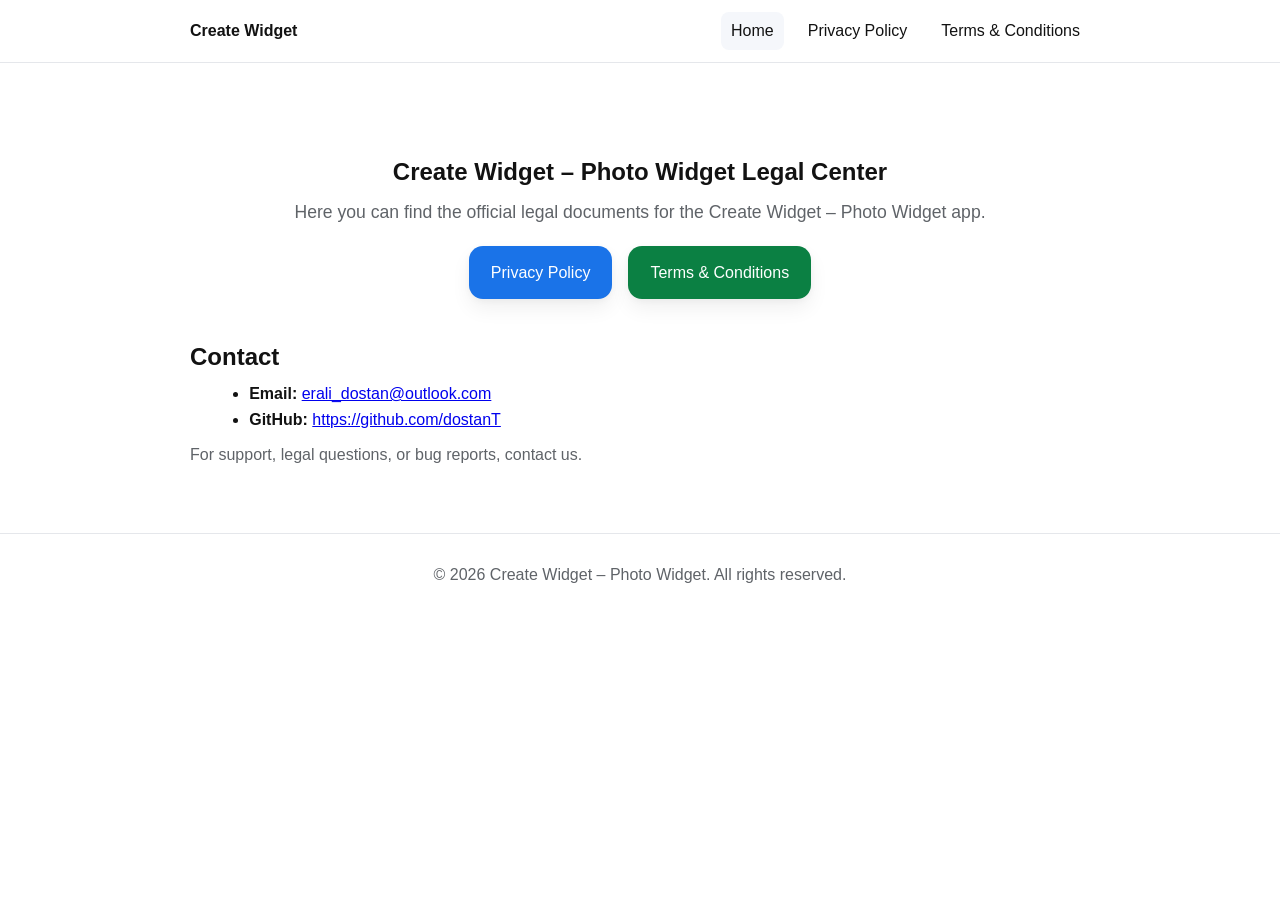
==== index.html @ 96775ef5 "Create index.html" ====
<!DOCTYPE html>
<html lang="en">
<head>
  <meta charset="UTF-8">
  <meta name="viewport" content="width=device-width, initial-scale=1.0">
  <title>Create Widget – Photo Widget Legal Center</title>
  <link rel="stylesheet" href="style.css">
  <meta name="description" content="Create Widget – Photo Widget Legal Center: Privacy Policy and Terms & Conditions for the Create Widget iOS app.">
</head>
<body>
  <header class="site-header">
    <nav class="nav">
      <a href="index.html" class="nav__logo" aria-label="Create Widget – Photo Widget Home">Create Widget</a>
      <div class="nav__links">
        <a href="index.html" class="nav__link" aria-current="page">Home</a>
        <a href="privacy.html" class="nav__link">Privacy Policy</a>
        <a href="terms.html" class="nav__link">Terms &amp; Conditions</a>
      </div>
    </nav>
  </header>

  <main class="container">
    <section class="hero">
      <h1>Create Widget – Photo Widget Legal Center</h1>
      <p class="lead">Here you can find the official legal documents for the Create Widget – Photo Widget app.</p>
      <div class="cta-buttons">
        <a class="button button--primary" href="privacy.html">Privacy Policy</a>
        <a class="button button--secondary" href="terms.html">Terms &amp; Conditions</a>
      </div>
    </section>

    <section class="contact">
      <h2>Contact</h2>
      <ul class="contact-list">
        <li><strong>Email:</strong> <a href="mailto:erali_dostan@outlook.com">erali_dostan@outlook.com</a></li>
        <li><strong>GitHub:</strong> <a href="https://github.com/dostanT" target="_blank" rel="noopener noreferrer">https://github.com/dostanT</a></li>
      </ul>
      <p class="muted">For support, legal questions, or bug reports, contact us.</p>
    </section>
  </main>

  <footer class="site-footer">
    <p>&copy; <span id="year"></span> Create Widget – Photo Widget. All rights reserved.</p>
  </footer>

  <script>
    document.getElementById('year').textContent = new Date().getFullYear();
  </script>
</body>
</html>
---- style.css ----
/* Base */
:root {
  --bg: #ffffff;
  --text: #121212;
  --muted: #5f6368;
  --primary: #1a73e8;
  --primary-contrast: #ffffff;
  --secondary: #0b8043;
  --surface: #f5f7fb;
  --border: #e5e7eb;
  --shadow: 0 10px 20px rgba(0,0,0,0.06), 0 2px 6px rgba(0,0,0,0.04);
}

html, body {
  padding: 0;
  margin: 0;
  background: var(--bg);
  color: var(--text);
  font-family: -apple-system, BlinkMacSystemFont, "Segoe UI", Roboto, Helvetica, Arial, sans-serif;
  line-height: 1.6;
}

.container {
  max-width: 900px;
  margin: 0 auto;
  padding: 24px 20px 56px;
}

h1, h2, h3 {
  line-height: 1.25;
  margin: 0.6em 0 0.4em;
}

p { margin: 0.6em 0; }
ul { margin: 0.6em 0 0.6em 1.2em; }

.muted { color: var(--muted); }

/* Nav */
.site-header {
  position: sticky;
  top: 0;
  background: rgba(255,255,255,0.9);
  backdrop-filter: saturate(120%) blur(10px);
  border-bottom: 1px solid var(--border);
  z-index: 10;
}

.nav {
  display: flex;
  align-items: center;
  justify-content: space-between;
  max-width: 900px;
  margin: 0 auto;
  padding: 12px 20px;
}

.nav__logo {
  font-weight: 700;
  text-decoration: none;
  color: var(--text);
}

.nav__links { display: flex; gap: 14px; }
.nav__link {
  color: var(--text);
  text-decoration: none;
  padding: 6px 10px;
  border-radius: 8px;
}
.nav__link[aria-current="page"] {
  background: var(--surface);
}
.nav__link:hover { color: var(--primary); }

/* Hero */
.hero {
  text-align: center;
  padding: 56px 0 28px;
}
.lead { font-size: 1.1rem; color: var(--muted); }

.cta-buttons {
  display: flex;
  justify-content: center;
  gap: 16px;
  margin-top: 20px;
  flex-wrap: wrap;
}

.button {
  display: inline-block;
  padding: 14px 22px;
  border-radius: 14px;
  text-decoration: none;
  color: var(--text);
  background: var(--surface);
  box-shadow: var(--shadow);
  transition: transform 0.15s ease, box-shadow 0.15s ease, background 0.15s ease, color 0.15s ease;
}
.button:hover {
  transform: translateY(-2px);
  box-shadow: 0 14px 28px rgba(0,0,0,0.08), 0 10px 10px rgba(0,0,0,0.04);
}
.button--primary { background: var(--primary); color: var(--primary-contrast); }
.button--primary:hover { background: #166ad6; }
.button--secondary { background: var(--secondary); color: var(--primary-contrast); }
.button--secondary:hover { background: #0a6f39; }

/* Legal */
.legal h2 { margin-top: 1.2em; }
.legal ul li { margin: 0.4em 0; }
.back { margin-top: 32px; }

/* Footer */
.site-footer {
  border-top: 1px solid var(--border);
  padding: 18px 20px;
  text-align: center;
  color: var(--muted);
}

/* Responsive */
@media (max-width: 640px) {
  html, body { font-size: 16px; }
  .nav { padding: 12px 14px; }
  .nav__links { gap: 8px; }
  .nav__link { padding: 8px 10px; }
  .container { padding: 20px 16px 56px; }
  .hero { padding: 40px 0 20px; }
  .lead { font-size: 1rem; }
  .cta-buttons { gap: 12px; }
  .button { width: 100%; text-align: center; padding: 16px 20px; border-radius: 16px; }
  .legal ul { margin-left: 1em; }
}

/* Very small phones */
@media (max-width: 360px) {
  .nav__links { flex-wrap: wrap; }
  .nav__link { flex: 1 1 auto; text-align: center; }
  .cta-buttons { gap: 10px; }
}
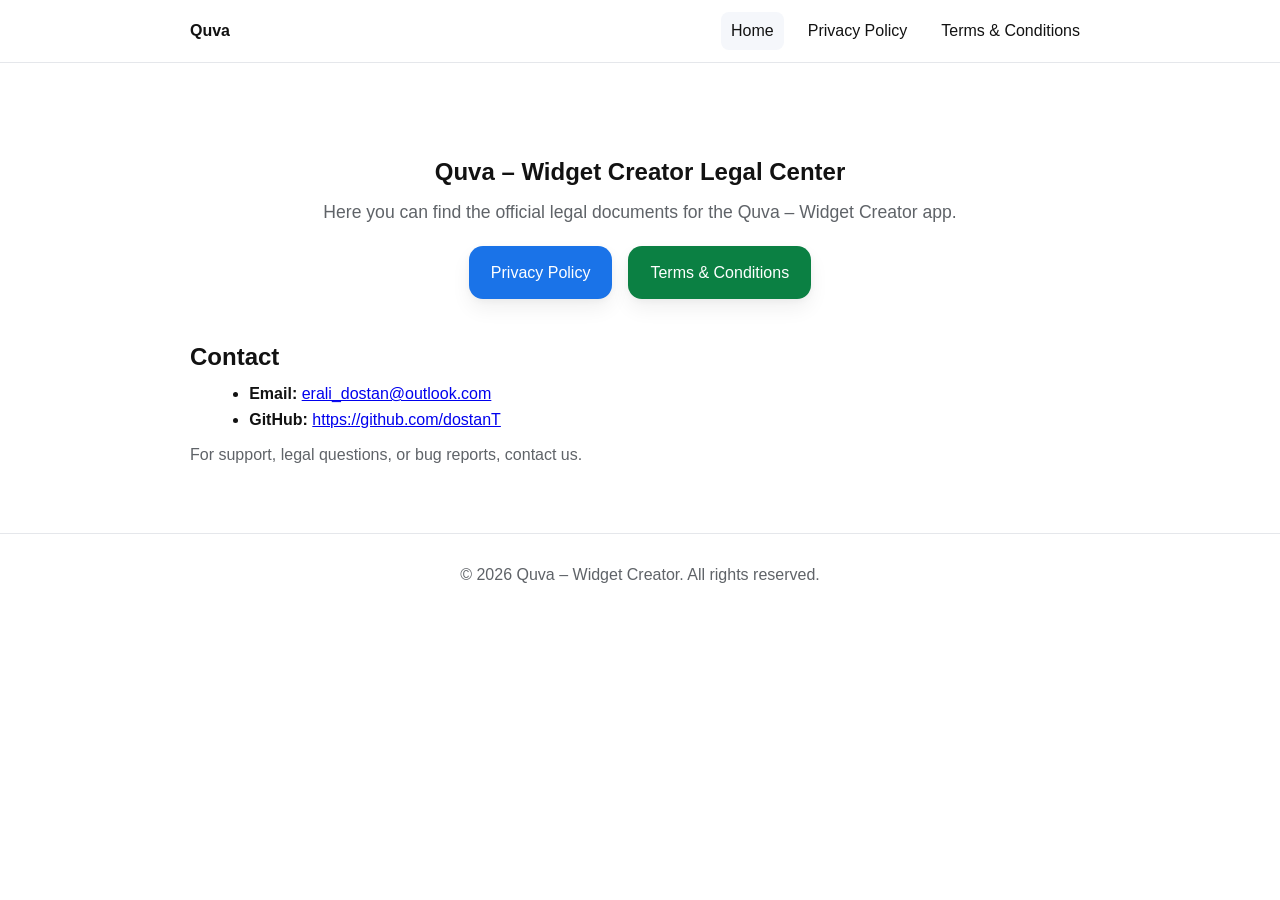
==== commit f71e6bda: "Update title and content for Quva legal center" ====
--- a/index.html
+++ b/index.html
@@ -3,14 +3,14 @@
 <head>
   <meta charset="UTF-8">
   <meta name="viewport" content="width=device-width, initial-scale=1.0">
-  <title>Create Widget – Photo Widget Legal Center</title>
+  <title>Quva – Widget Creator Legal Center</title>
   <link rel="stylesheet" href="style.css">
-  <meta name="description" content="Create Widget – Photo Widget Legal Center: Privacy Policy and Terms & Conditions for the Create Widget iOS app.">
+  <meta name="description" content="Quva – Widget Creator Legal Center: Privacy Policy and Terms & Conditions for the Quva iOS app.">
 </head>
 <body>
   <header class="site-header">
     <nav class="nav">
-      <a href="index.html" class="nav__logo" aria-label="Create Widget – Photo Widget Home">Create Widget</a>
+      <a href="index.html" class="nav__logo" aria-label="Quva – Widget Creator Home">Quva</a>
       <div class="nav__links">
         <a href="index.html" class="nav__link" aria-current="page">Home</a>
         <a href="privacy.html" class="nav__link">Privacy Policy</a>
@@ -21,8 +21,8 @@
 
   <main class="container">
     <section class="hero">
-      <h1>Create Widget – Photo Widget Legal Center</h1>
-      <p class="lead">Here you can find the official legal documents for the Create Widget – Photo Widget app.</p>
+      <h1>Quva – Widget Creator Legal Center</h1>
+      <p class="lead">Here you can find the official legal documents for the Quva – Widget Creator app.</p>
       <div class="cta-buttons">
         <a class="button button--primary" href="privacy.html">Privacy Policy</a>
         <a class="button button--secondary" href="terms.html">Terms &amp; Conditions</a>
@@ -40,7 +40,7 @@
   </main>
 
   <footer class="site-footer">
-    <p>&copy; <span id="year"></span> Create Widget – Photo Widget. All rights reserved.</p>
+    <p>&copy; <span id="year"></span> Quva – Widget Creator. All rights reserved.</p>
   </footer>
 
   <script>
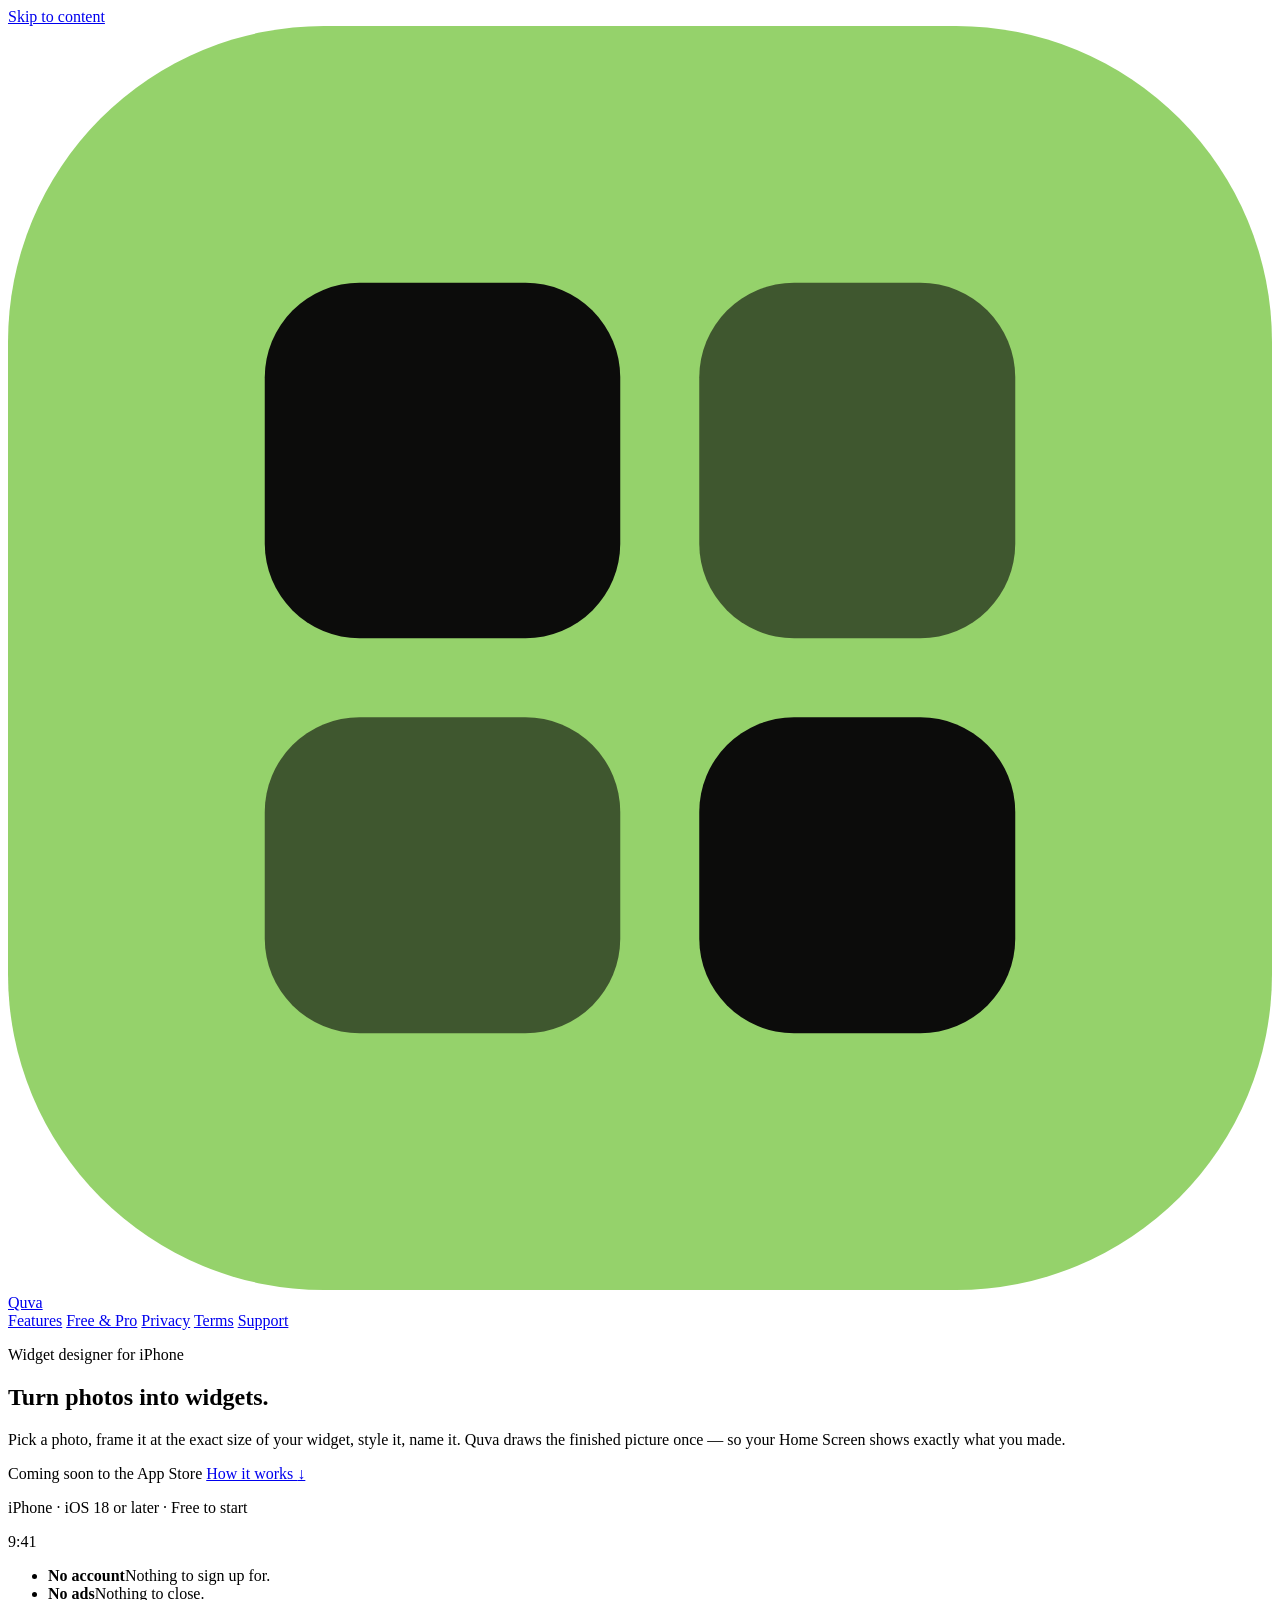
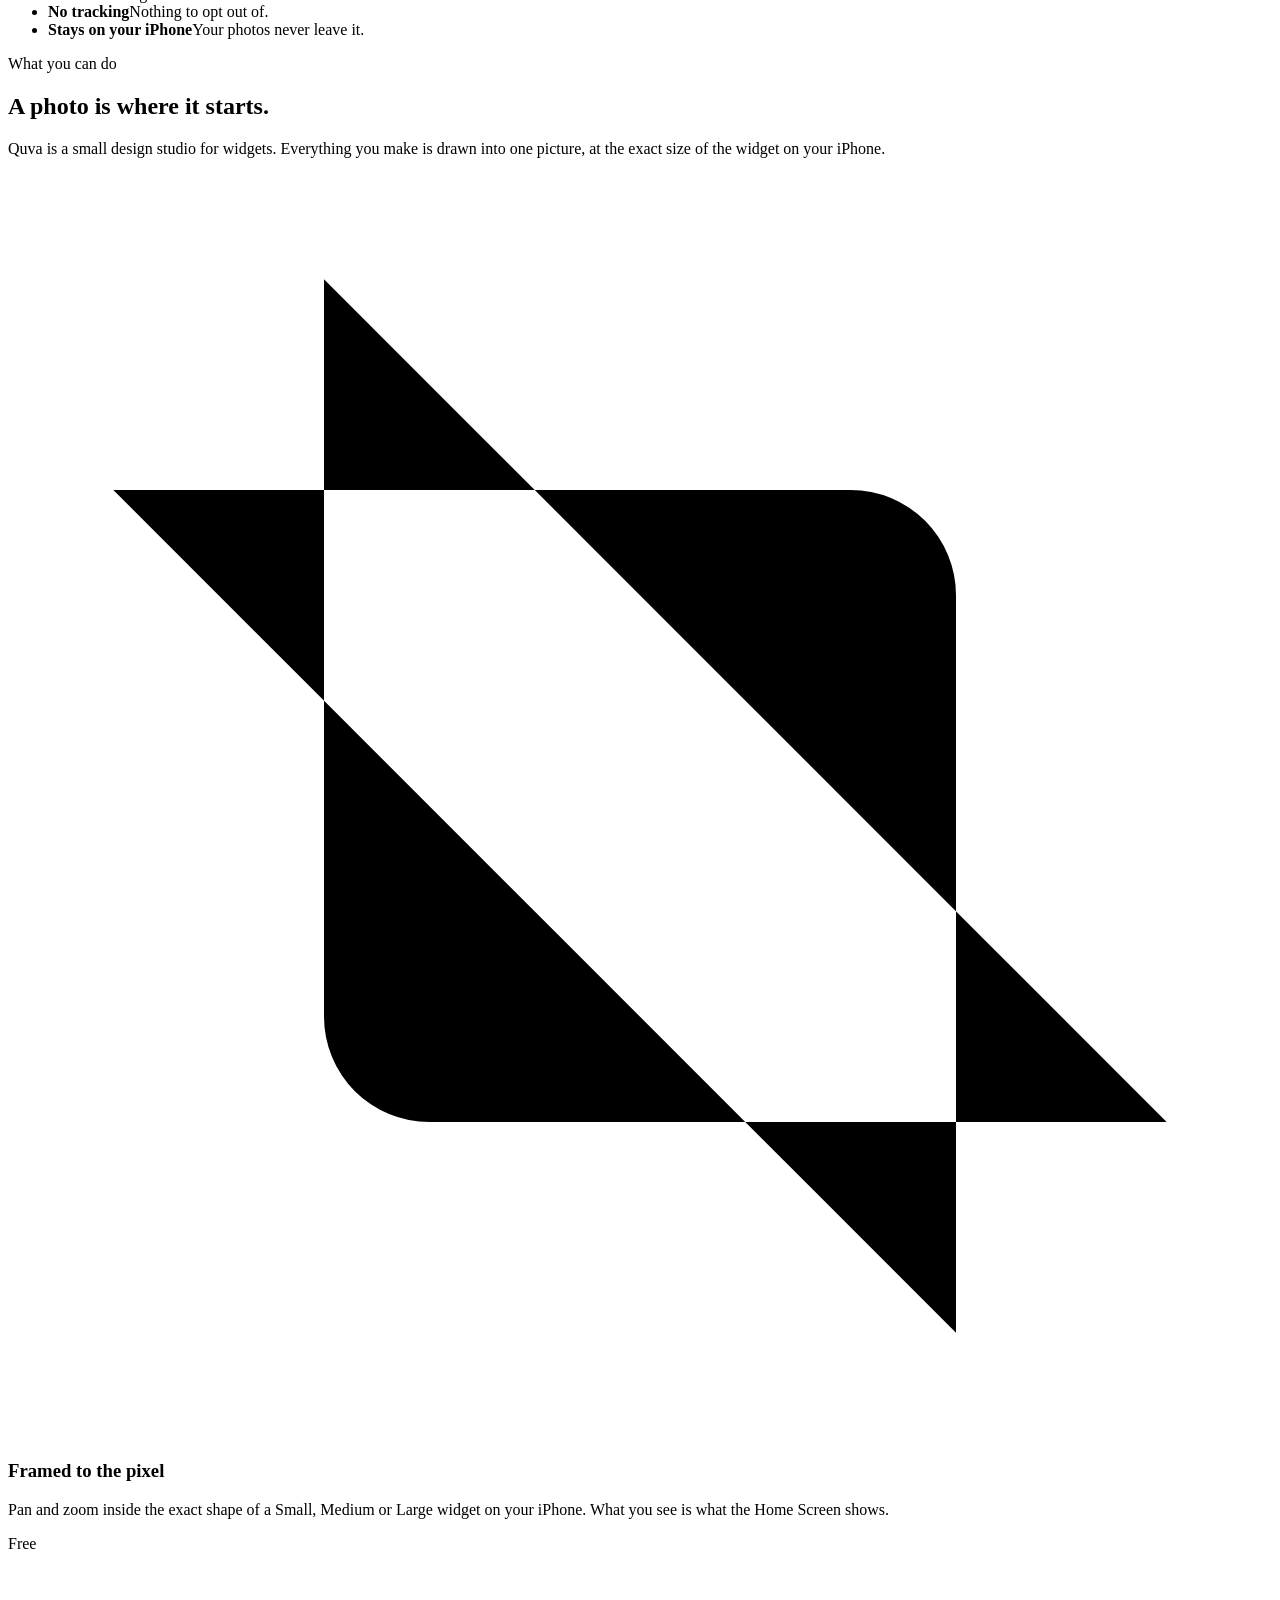
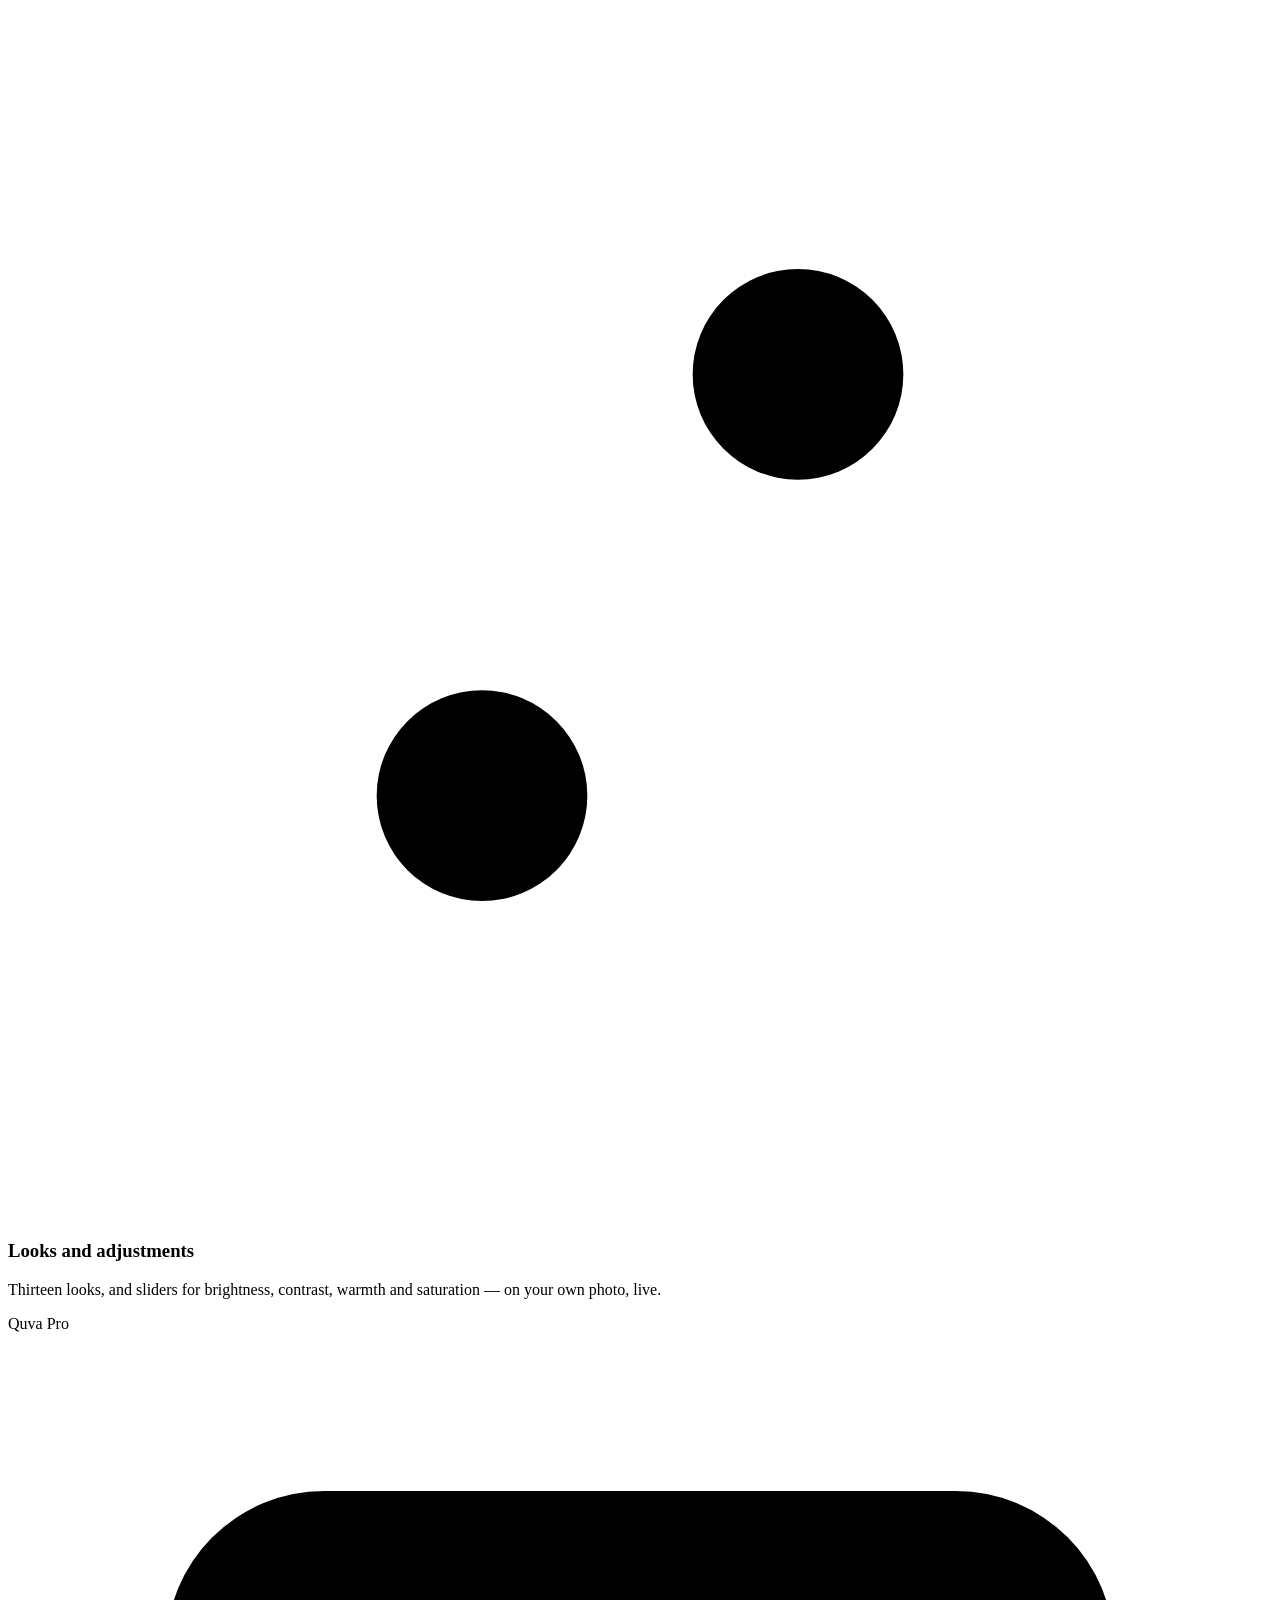
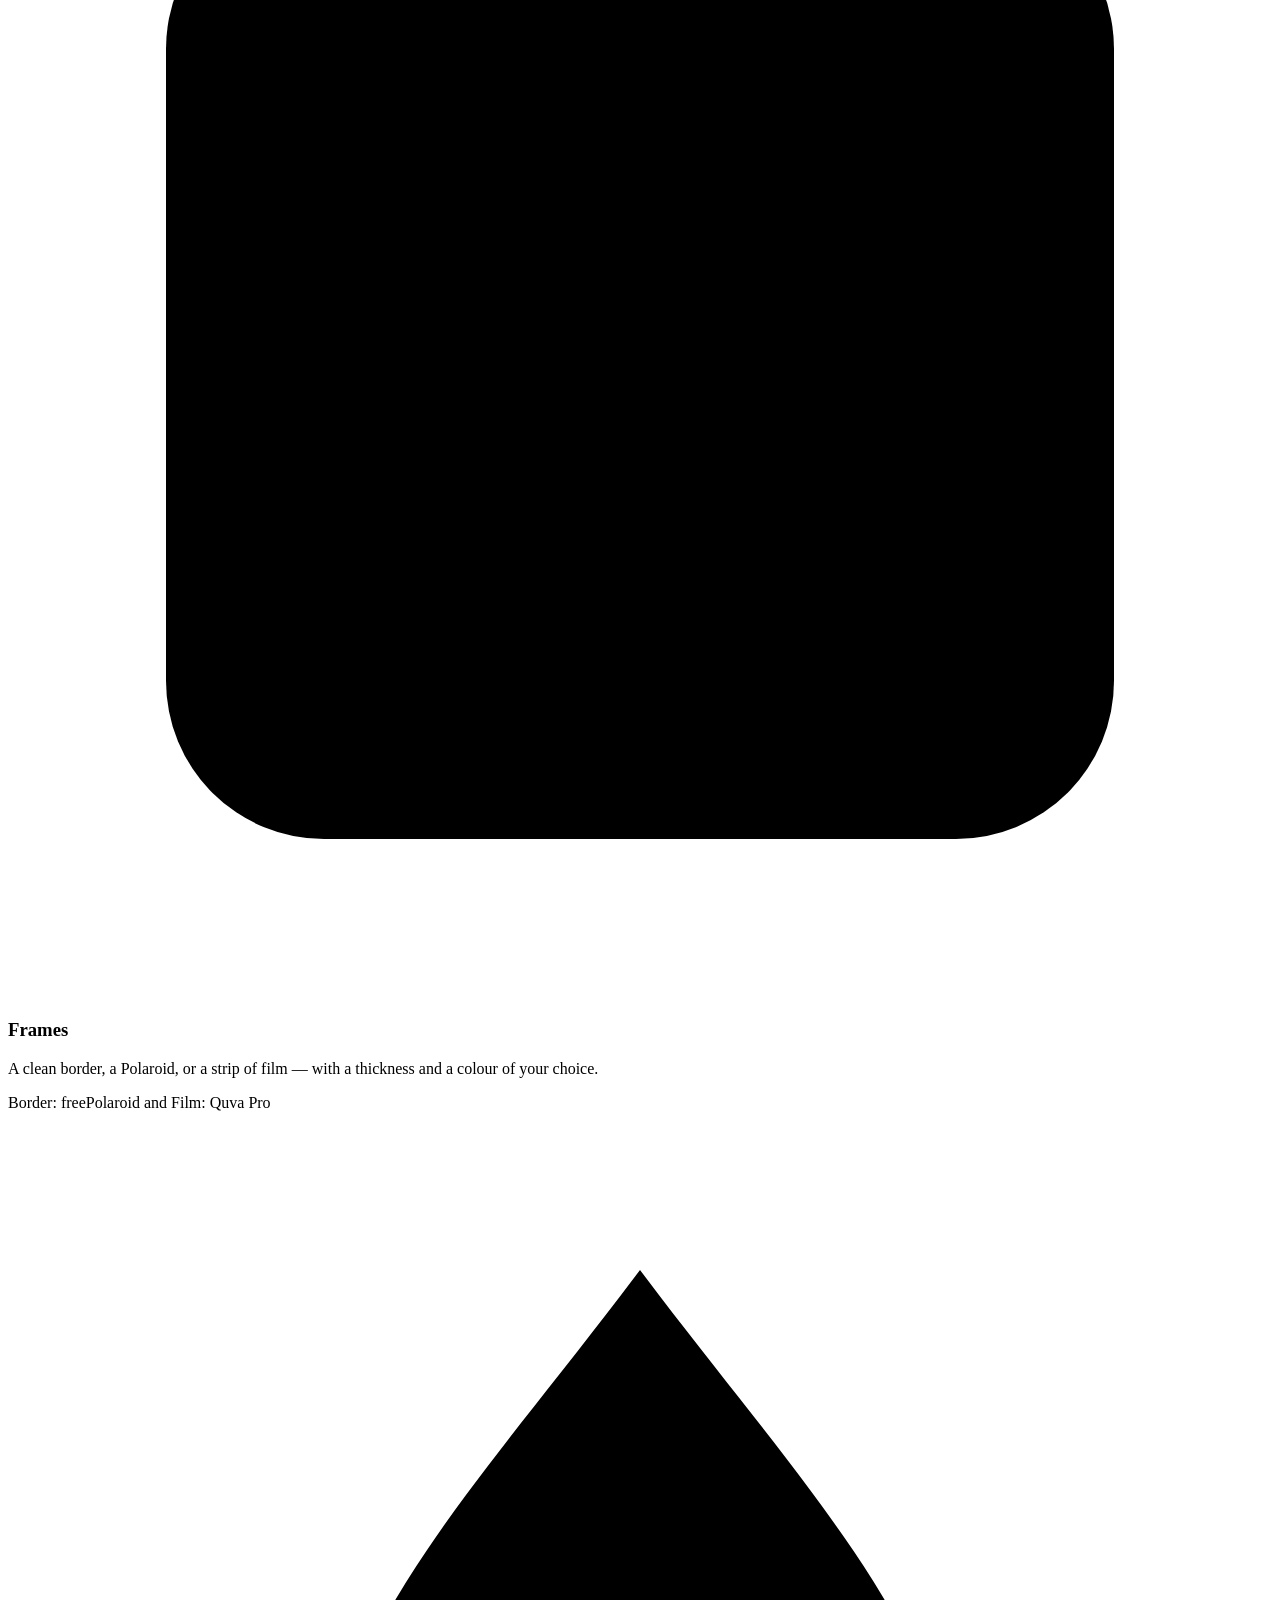
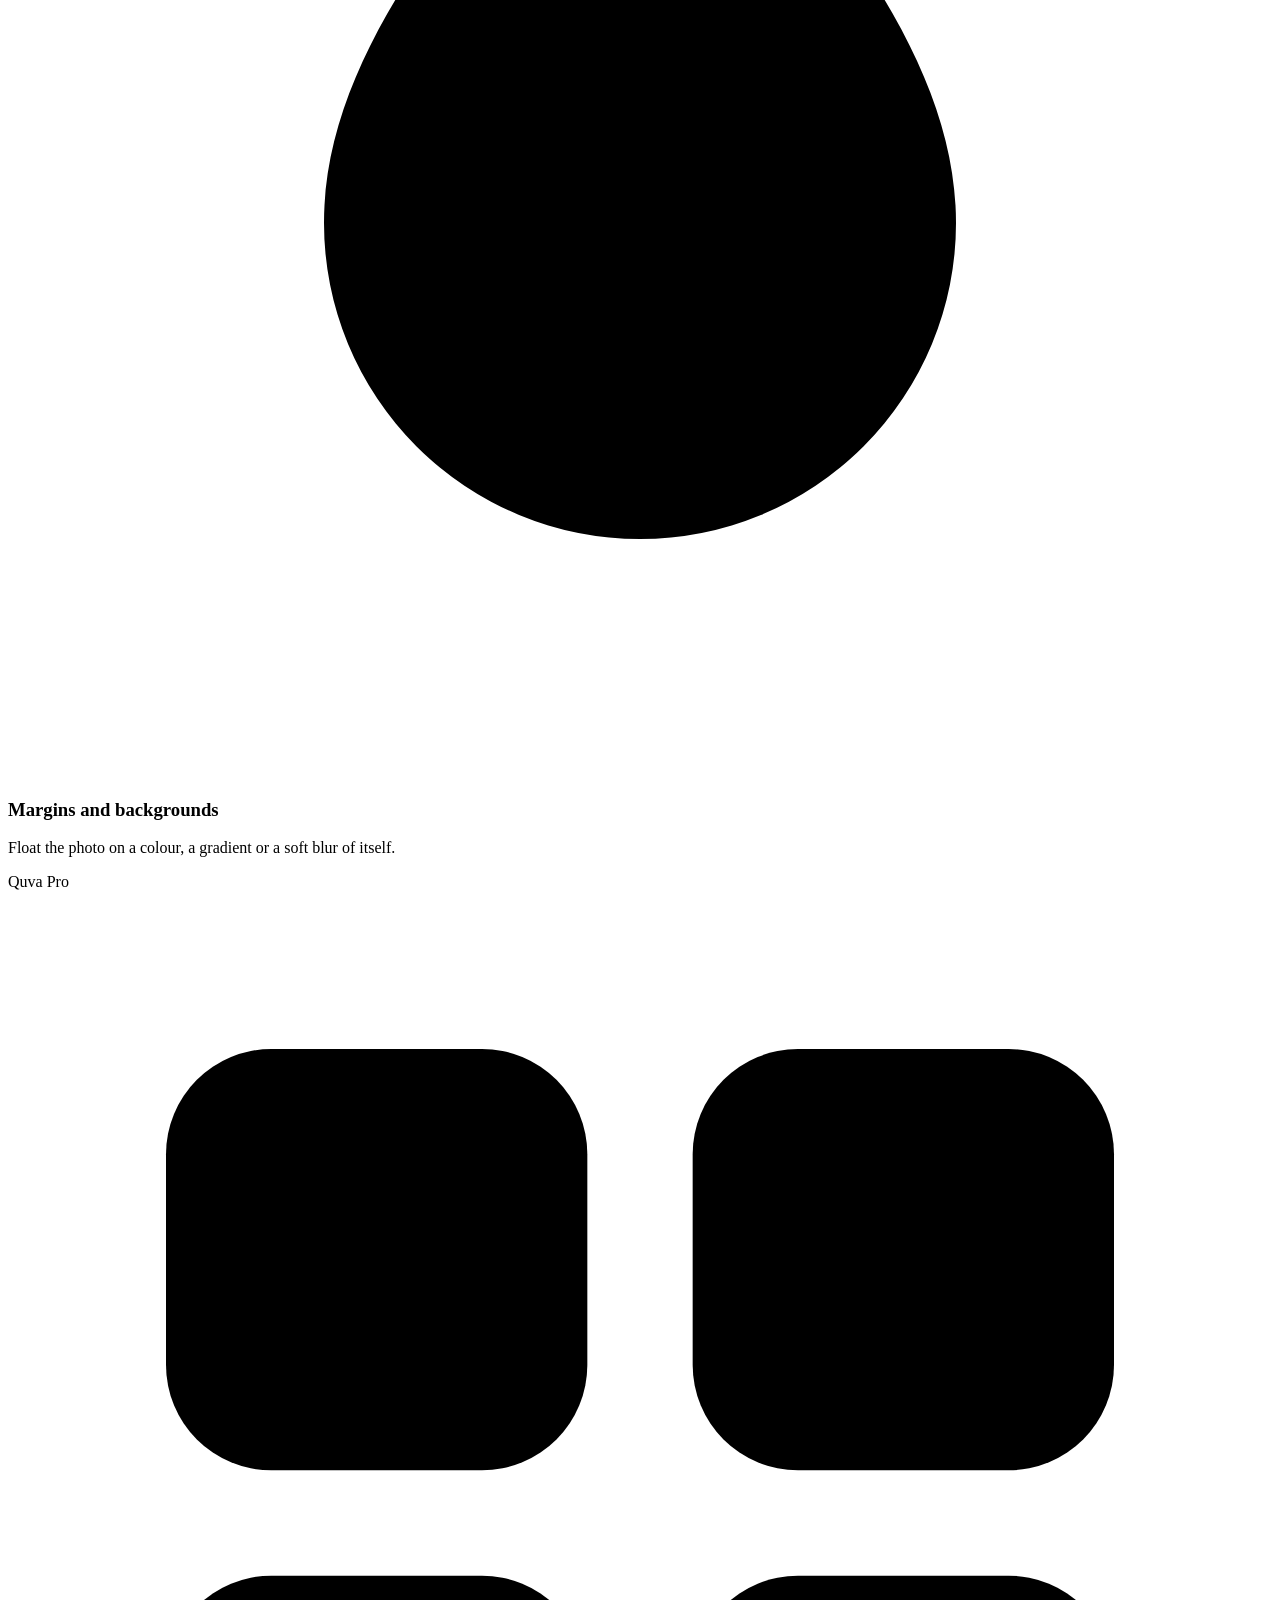
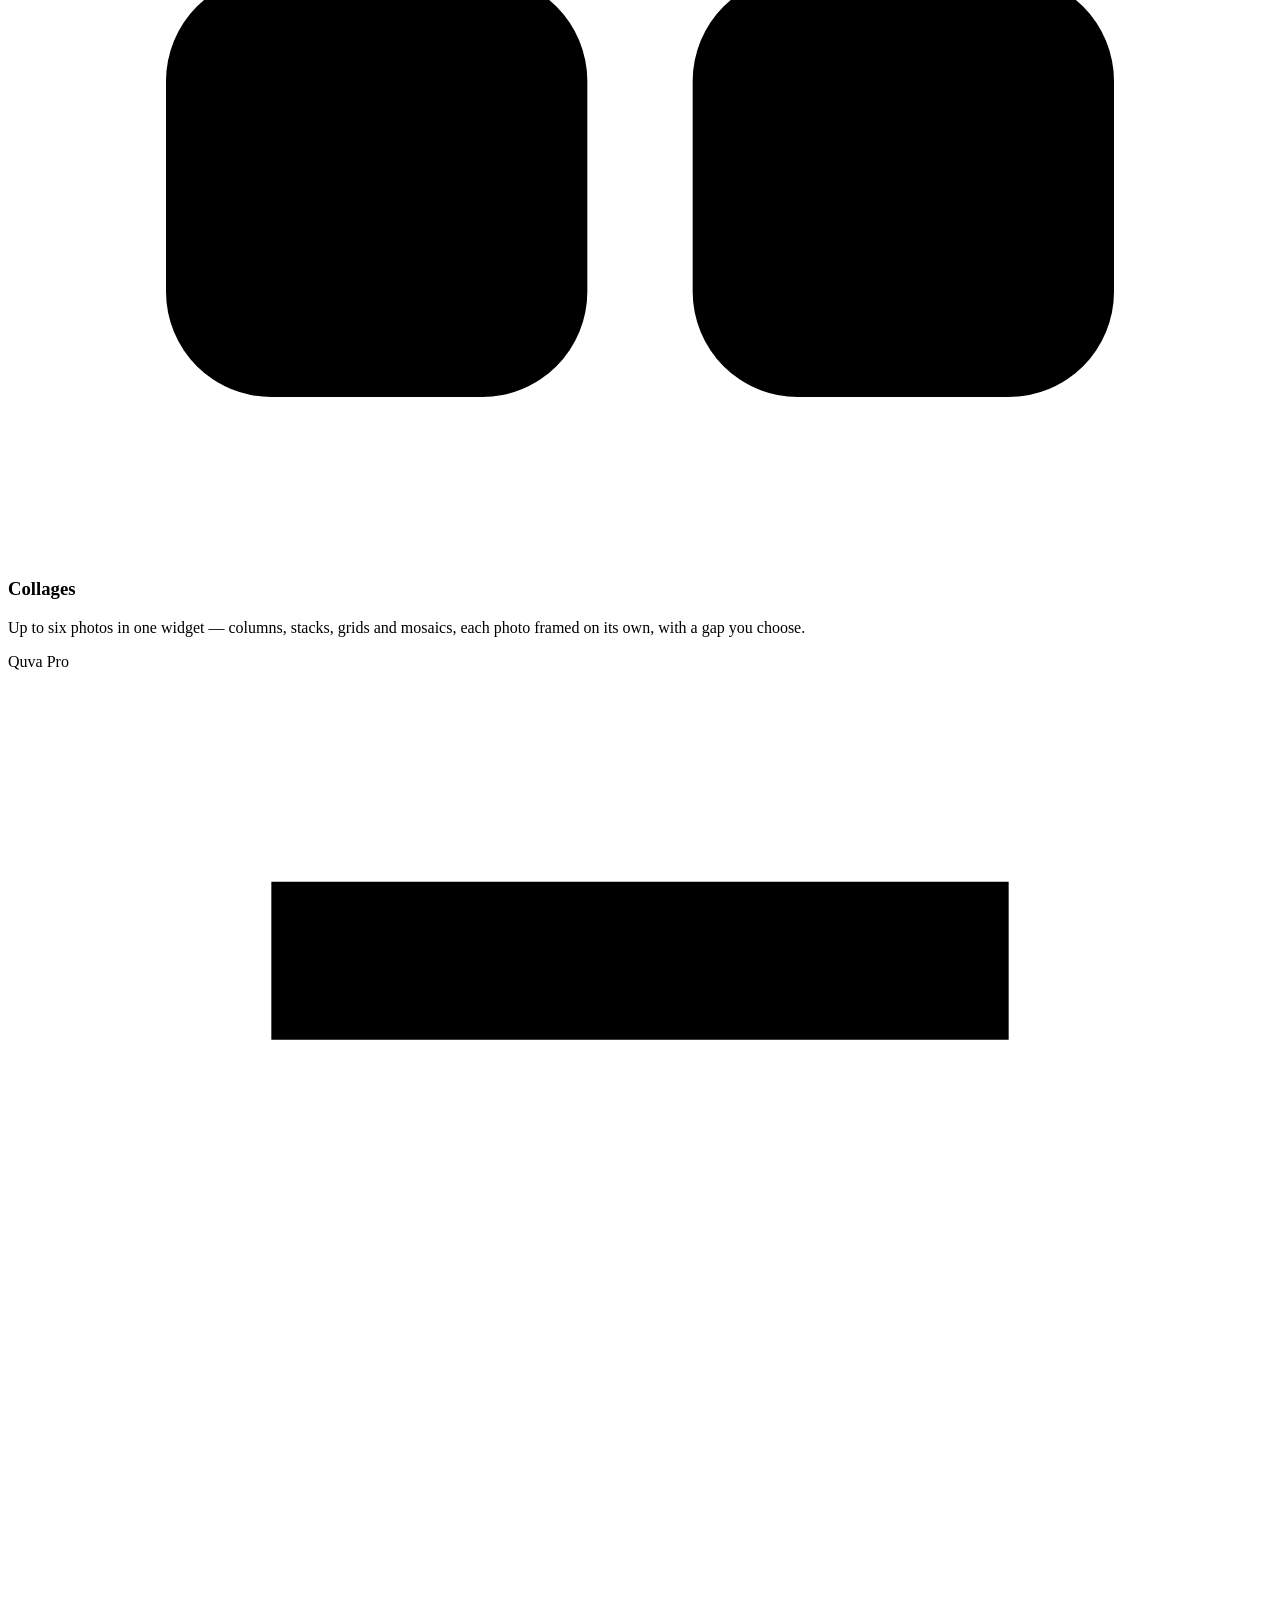
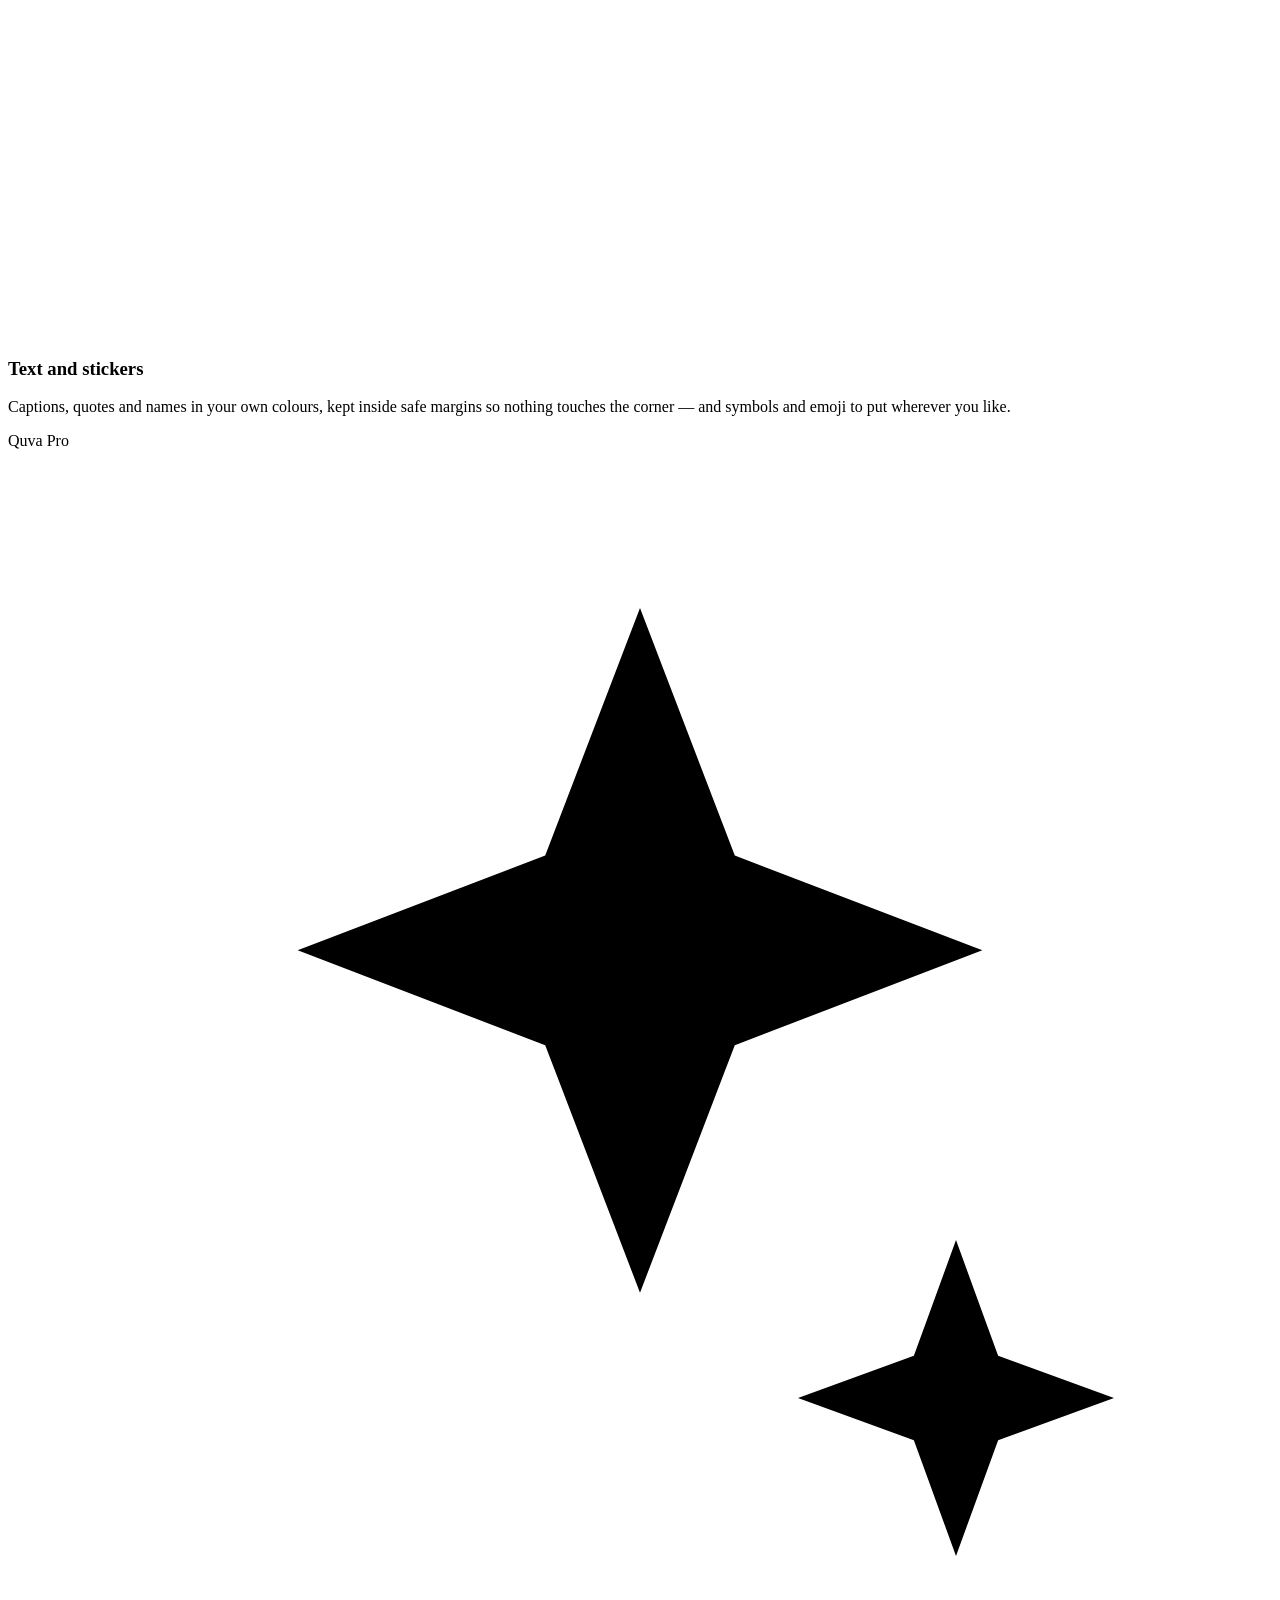
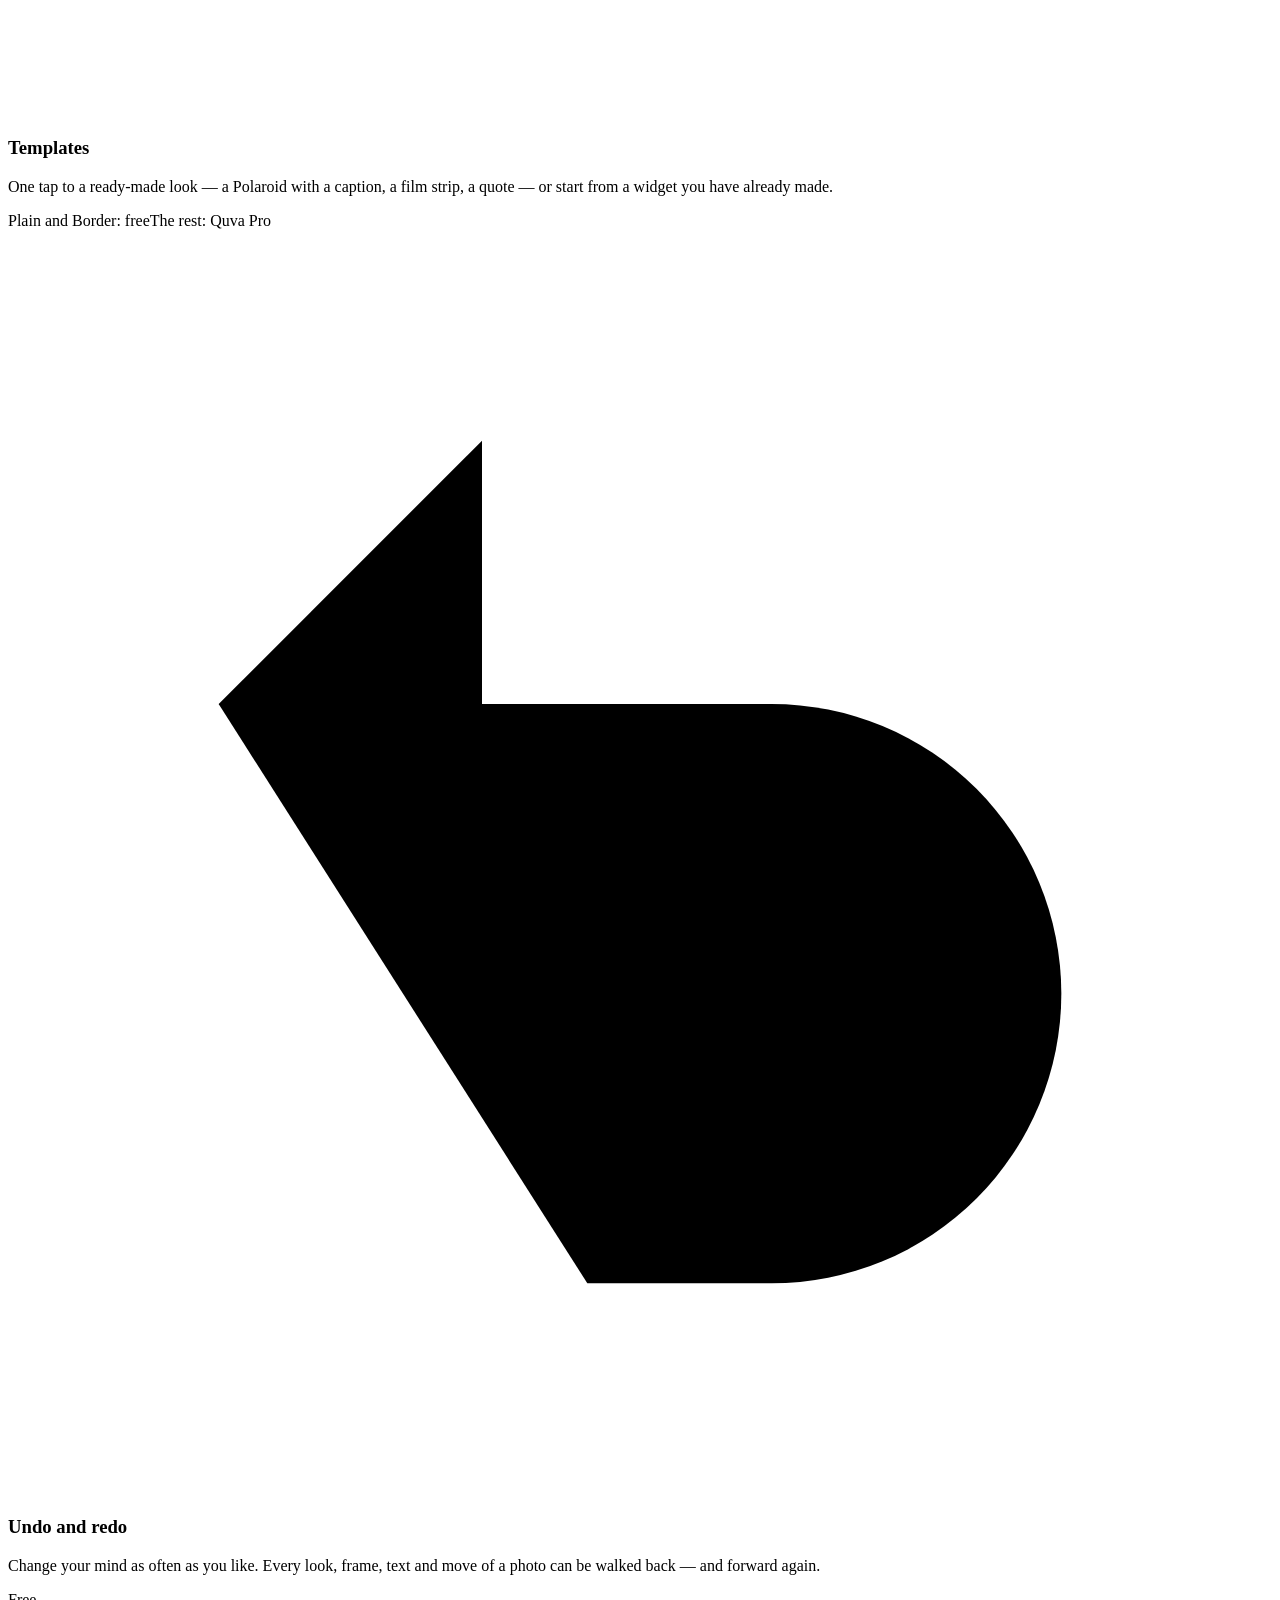
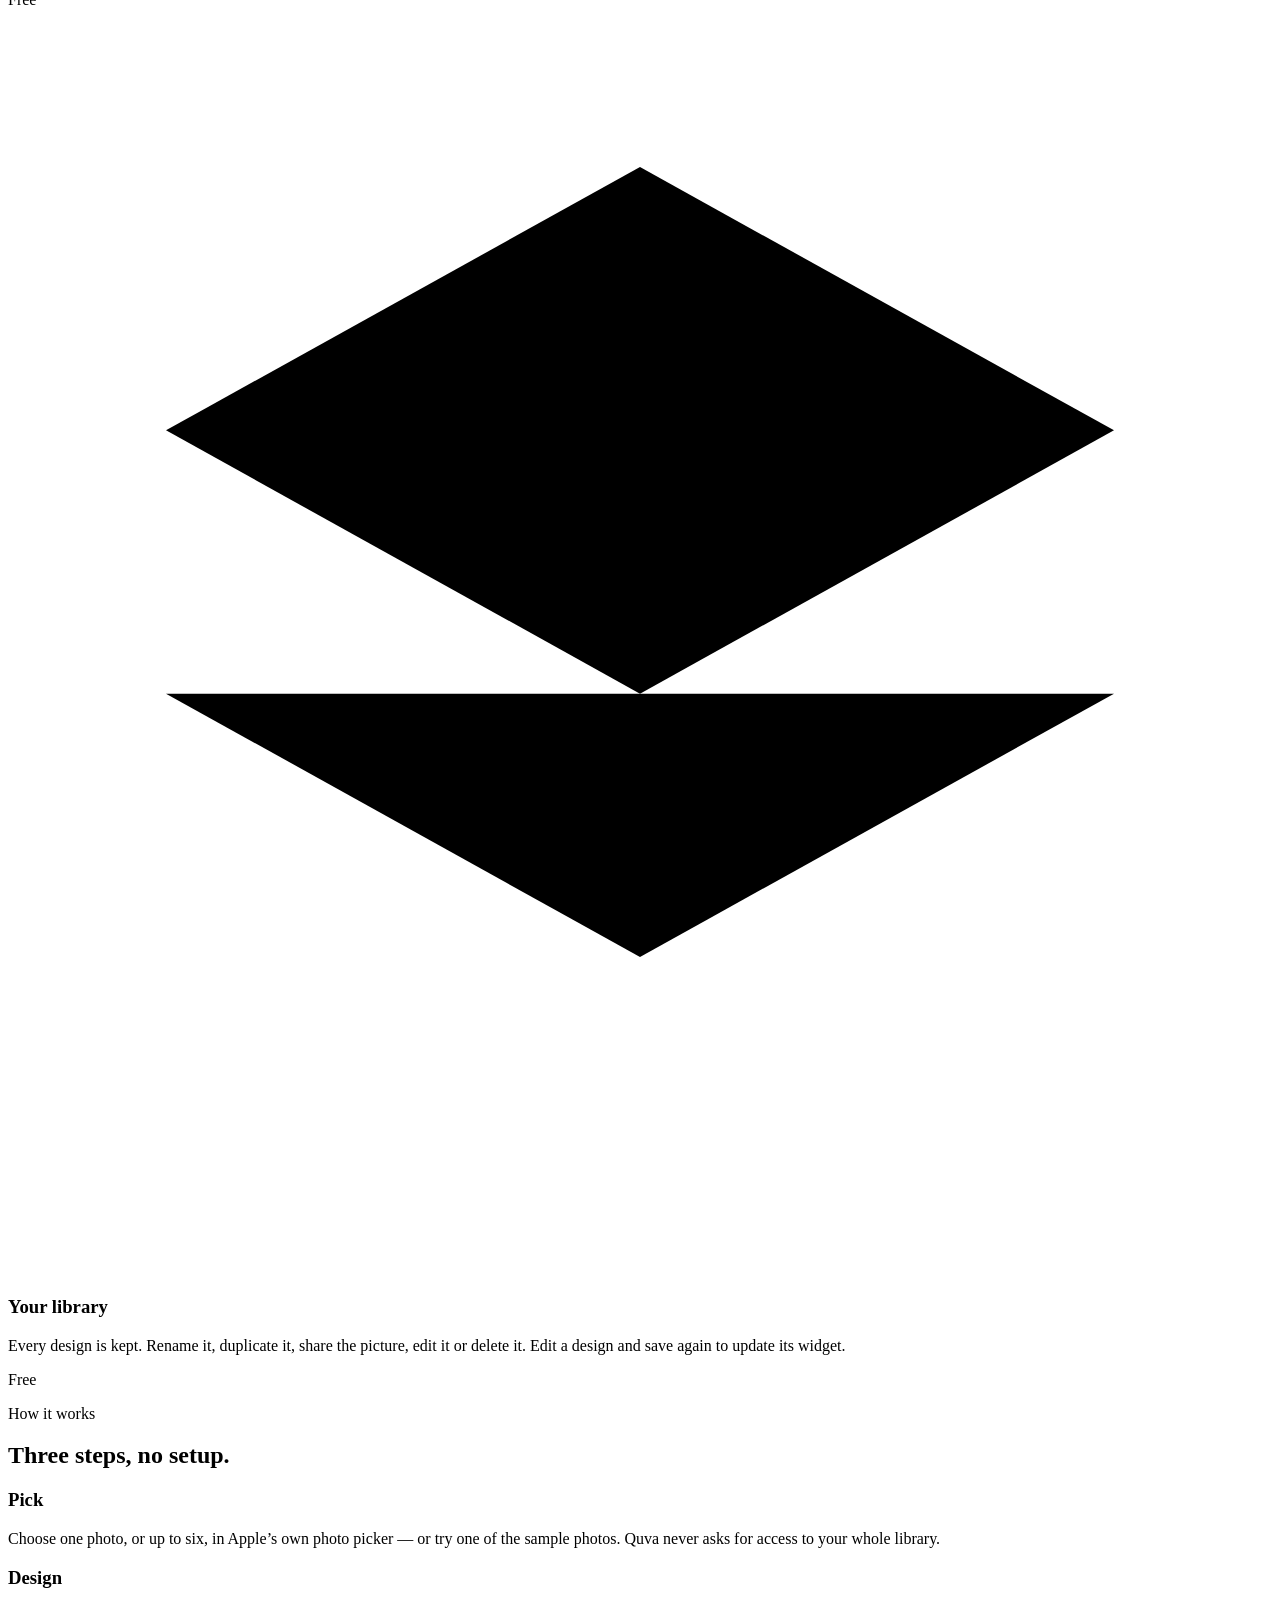
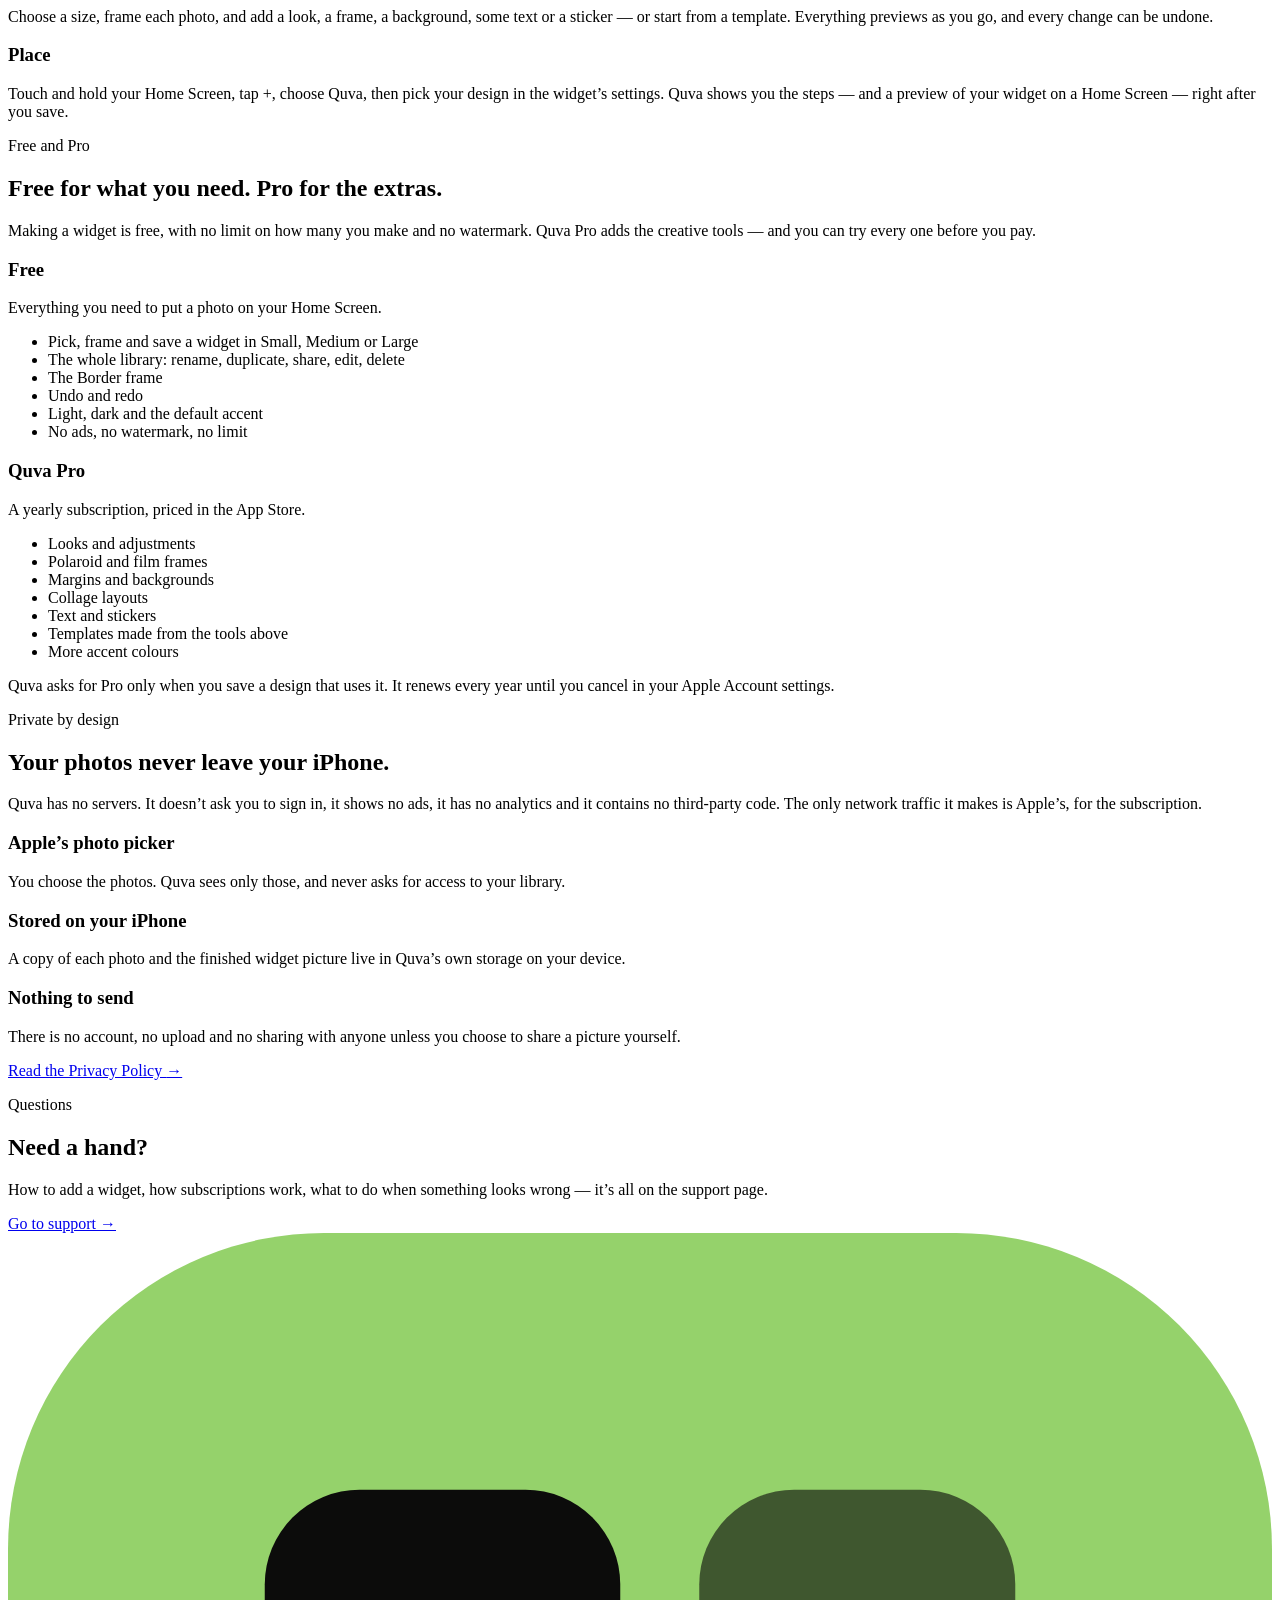
==== commit 9ca66f9e: "Update index.html" ====
--- a/index.html
+++ b/index.html
@@ -1,50 +1,285 @@
-<!DOCTYPE html>
+<!doctype html>
 <html lang="en">
 <head>
-  <meta charset="UTF-8">
-  <meta name="viewport" content="width=device-width, initial-scale=1.0">
-  <title>Quva – Widget Creator Legal Center</title>
-  <link rel="stylesheet" href="style.css">
-  <meta name="description" content="Quva – Widget Creator Legal Center: Privacy Policy and Terms & Conditions for the Quva iOS app.">
+<meta charset="utf-8">
+<meta name="viewport" content="width=device-width, initial-scale=1, viewport-fit=cover">
+<meta name="color-scheme" content="light dark">
+<meta name="format-detection" content="telephone=no">
+<title>Quva — Photos, made into widgets</title>
+<meta name="description" content="Quva turns your photos into Home Screen widgets for iPhone — framed at the exact size of the widget, styled, arranged into collages, dressed with text and stickers, and drawn once. No account, no ads, no tracking. Your photos never leave your iPhone.">
+<meta name="theme-color" content="#f6f6f3" media="(prefers-color-scheme: light)">
+<meta name="theme-color" content="#0a0a0a" media="(prefers-color-scheme: dark)">
+<meta property="og:type" content="website">
+<meta property="og:title" content="Quva — Photos, made into widgets">
+<meta property="og:description" content="Turn photos into Home Screen widgets for iPhone. No account, no ads, no tracking. Your photos never leave your iPhone.">
+<meta name="twitter:card" content="summary">
+<link rel="icon" href="assets/img/favicon.svg" type="image/svg+xml">
+<link rel="apple-touch-icon" href="assets/img/apple-touch-icon.png">
+<link rel="stylesheet" href="assets/css/styles.css">
+<script>document.documentElement.classList.add('js');</script>
+<script src="assets/js/main.js" defer></script>
 </head>
 <body>
-  <header class="site-header">
-    <nav class="nav">
-      <a href="index.html" class="nav__logo" aria-label="Quva – Widget Creator Home">Quva</a>
-      <div class="nav__links">
-        <a href="index.html" class="nav__link" aria-current="page">Home</a>
-        <a href="privacy.html" class="nav__link">Privacy Policy</a>
-        <a href="terms.html" class="nav__link">Terms &amp; Conditions</a>
-      </div>
-    </nav>
-  </header>
-
-  <main class="container">
-    <section class="hero">
-      <h1>Quva – Widget Creator Legal Center</h1>
-      <p class="lead">Here you can find the official legal documents for the Quva – Widget Creator app.</p>
-      <div class="cta-buttons">
-        <a class="button button--primary" href="privacy.html">Privacy Policy</a>
-        <a class="button button--secondary" href="terms.html">Terms &amp; Conditions</a>
-      </div>
-    </section>
-
-    <section class="contact">
-      <h2>Contact</h2>
-      <ul class="contact-list">
-        <li><strong>Email:</strong> <a href="mailto:erali_dostan@outlook.com">erali_dostan@outlook.com</a></li>
-        <li><strong>GitHub:</strong> <a href="https://github.com/dostanT" target="_blank" rel="noopener noreferrer">https://github.com/dostanT</a></li>
-      </ul>
-      <p class="muted">For support, legal questions, or bug reports, contact us.</p>
-    </section>
-  </main>
-
-  <footer class="site-footer">
-    <p>&copy; <span id="year"></span> Quva – Widget Creator. All rights reserved.</p>
-  </footer>
-
-  <script>
-    document.getElementById('year').textContent = new Date().getFullYear();
-  </script>
+<a class="skip" href="#main">Skip to content</a>
+
+<header class="site-header" data-header>
+<div class="container nav">
+<a class="brand" href="./" aria-label="Quva — home">
+<svg class="brand__mark" viewBox="0 0 32 32" aria-hidden="true">
+<rect width="32" height="32" rx="8" fill="#95d26b"/>
+<rect x="6.5" y="6.5" width="9" height="9" rx="2.4" fill="#0c0c0b"/>
+<rect x="17.5" y="6.5" width="8" height="9" rx="2.4" fill="#0c0c0b" opacity=".62"/>
+<rect x="6.5" y="17.5" width="9" height="8" rx="2.4" fill="#0c0c0b" opacity=".62"/>
+<rect x="17.5" y="17.5" width="8" height="8" rx="2.4" fill="#0c0c0b"/>
+</svg>
+<span>Quva</span>
+</a>
+<nav class="nav__links" aria-label="Primary">
+<a class="hide-xs" href="#make">Features</a>
+<a class="hide-xs" href="#plans">Free &amp; Pro</a>
+<a href="privacy.html">Privacy</a>
+<a href="terms.html">Terms</a>
+<a href="support.html">Support</a>
+</nav>
+</div>
+</header>
+
+<main id="main">
+
+<section class="hero">
+<div class="container hero__grid">
+<div class="hero__copy">
+<p class="eyebrow">Widget designer for iPhone</p>
+<h1>
+<span class="w" style="--i:0">Turn</span>
+<span class="w" style="--i:1">photos</span>
+<span class="w" style="--i:2">into</span>
+<span class="w serif" style="--i:3">widgets.</span>
+</h1>
+<p class="lede">Pick a photo, frame it at the exact size of your widget, style it, name it. Quva draws the finished picture once — so your Home Screen shows exactly what you made.</p>
+<div class="hero__cta">
+<span class="badge"><span class="badge__dot" aria-hidden="true"></span>Coming soon to the App Store</span>
+<a class="link-arrow" href="#how">How it works <span aria-hidden="true">↓</span></a>
+</div>
+<p class="hero__note">iPhone · iOS 18 or later · Free to start</p>
+</div>
+
+<div class="hero__visual">
+<div class="phone" role="img" aria-label="Illustration of an iPhone Home Screen with a large Quva widget made of six photos arranged in a grid.">
+<div class="phone__screen">
+<span class="phone__island"></span>
+<div class="phone__status"><span>9:41</span><span></span></div>
+<div class="hs-widget"><i></i><i></i><i></i><i></i><i></i><i></i></div>
+<div class="hs-icons"><i></i><i></i><i></i><i></i><i></i><i></i><i></i><i></i></div>
+<div class="hs-dock"><i></i><i></i><i></i><i></i></div>
+</div>
+</div>
+</div>
+</div>
+</section>
+
+<div class="strip">
+<div class="container">
+<ul class="strip__list">
+<li class="strip__item"><strong>No account</strong>Nothing to sign up for.</li>
+<li class="strip__item"><strong>No ads</strong>Nothing to close.</li>
+<li class="strip__item"><strong>No tracking</strong>Nothing to opt out of.</li>
+<li class="strip__item"><strong>Stays on your iPhone</strong>Your photos never leave it.</li>
+</ul>
+</div>
+</div>
+
+<section class="section" id="make">
+<div class="container">
+<div class="section__head" data-reveal>
+<p class="eyebrow">What you can do</p>
+<h2>A photo is where it <span class="serif">starts.</span></h2>
+<p>Quva is a small design studio for widgets. Everything you make is drawn into one picture, at the exact size of the widget on your iPhone.</p>
+</div>
+
+<div class="features" data-reveal>
+<article class="feature">
+<div class="feature__icon"><svg viewBox="0 0 24 24" aria-hidden="true"><path d="M6 2v14a2 2 0 0 0 2 2h14M2 6h14a2 2 0 0 1 2 2v14"/></svg></div>
+<h3>Framed to the pixel</h3>
+<p>Pan and zoom inside the exact shape of a Small, Medium or Large widget on your iPhone. What you see is what the Home Screen shows.</p>
+<div class="feature__tags"><span class="feature__tag">Free</span></div>
+</article>
+<article class="feature">
+<div class="feature__icon"><svg viewBox="0 0 24 24" aria-hidden="true"><path d="M4 8h9M17 8h3M4 16h3M11 16h9"/><circle cx="15" cy="8" r="2"/><circle cx="9" cy="16" r="2"/></svg></div>
+<h3>Looks and adjustments</h3>
+<p>Thirteen looks, and sliders for brightness, contrast, warmth and saturation — on your own photo, live.</p>
+<div class="feature__tags"><span class="feature__tag feature__tag--pro">Quva Pro</span></div>
+</article>
+<article class="feature">
+<div class="feature__icon"><svg viewBox="0 0 24 24" aria-hidden="true"><rect x="3" y="3" width="18" height="18" rx="3"/><rect x="7" y="7" width="10" height="8" rx="1.5"/></svg></div>
+<h3>Frames</h3>
+<p>A clean border, a Polaroid, or a strip of film — with a thickness and a colour of your choice.</p>
+<div class="feature__tags"><span class="feature__tag">Border: free</span><span class="feature__tag feature__tag--pro">Polaroid and Film: Quva Pro</span></div>
+</article>
+<article class="feature">
+<div class="feature__icon"><svg viewBox="0 0 24 24" aria-hidden="true"><path d="M12 3c3 4 6 7 6 10.5A6 6 0 0 1 6 13.5C6 10 9 7 12 3Z"/></svg></div>
+<h3>Margins and backgrounds</h3>
+<p>Float the photo on a colour, a gradient or a soft blur of itself.</p>
+<div class="feature__tags"><span class="feature__tag feature__tag--pro">Quva Pro</span></div>
+</article>
+<article class="feature">
+<div class="feature__icon"><svg viewBox="0 0 24 24" aria-hidden="true"><rect x="3" y="3" width="8" height="8" rx="2"/><rect x="13" y="3" width="8" height="8" rx="2"/><rect x="3" y="13" width="8" height="8" rx="2"/><rect x="13" y="13" width="8" height="8" rx="2"/></svg></div>
+<h3>Collages</h3>
+<p>Up to six photos in one widget — columns, stacks, grids and mosaics, each photo framed on its own, with a gap you choose.</p>
+<div class="feature__tags"><span class="feature__tag feature__tag--pro">Quva Pro</span></div>
+</article>
+<article class="feature">
+<div class="feature__icon"><svg viewBox="0 0 24 24" aria-hidden="true"><path d="M5 7V4h14v3M12 4v16M9 20h6"/></svg></div>
+<h3>Text and stickers</h3>
+<p>Captions, quotes and names in your own colours, kept inside safe margins so nothing touches the corner — and symbols and emoji to put wherever you like.</p>
+<div class="feature__tags"><span class="feature__tag feature__tag--pro">Quva Pro</span></div>
+</article>
+<article class="feature">
+<div class="feature__icon"><svg viewBox="0 0 24 24" aria-hidden="true"><path d="M12 3l1.8 4.7L18.5 9.5l-4.7 1.8L12 16l-1.8-4.7L5.5 9.5l4.7-1.8L12 3Z"/><path d="M18 15l.8 2.2L21 18l-2.2.8L18 21l-.8-2.2L15 18l2.2-.8L18 15Z"/></svg></div>
+<h3>Templates</h3>
+<p>One tap to a ready-made look — a Polaroid with a caption, a film strip, a quote — or start from a widget you have already made.</p>
+<div class="feature__tags"><span class="feature__tag">Plain and Border: free</span><span class="feature__tag feature__tag--pro">The rest: Quva Pro</span></div>
+</article>
+<article class="feature">
+<div class="feature__icon"><svg viewBox="0 0 24 24" aria-hidden="true"><path d="M9 14 4 9l5-5"/><path d="M4 9h10.5a5.5 5.5 0 0 1 0 11H11"/></svg></div>
+<h3>Undo and redo</h3>
+<p>Change your mind as often as you like. Every look, frame, text and move of a photo can be walked back — and forward again.</p>
+<div class="feature__tags"><span class="feature__tag">Free</span></div>
+</article>
+<article class="feature">
+<div class="feature__icon"><svg viewBox="0 0 24 24" aria-hidden="true"><path d="m12 3-9 5 9 5 9-5-9-5Z"/><path d="m3 13 9 5 9-5"/></svg></div>
+<h3>Your library</h3>
+<p>Every design is kept. Rename it, duplicate it, share the picture, edit it or delete it. Edit a design and save again to update its widget.</p>
+<div class="feature__tags"><span class="feature__tag">Free</span></div>
+</article>
+</div>
+</div>
+</section>
+
+<section class="section section--alt" id="how">
+<div class="container">
+<div class="section__head" data-reveal>
+<p class="eyebrow">How it works</p>
+<h2>Three steps, <span class="serif">no</span> setup.</h2>
+</div>
+<div class="steps" data-reveal>
+<div class="step">
+<h3>Pick</h3>
+<p>Choose one photo, or up to six, in Apple’s own photo picker — or try one of the sample photos. Quva never asks for access to your whole library.</p>
+</div>
+<div class="step">
+<h3>Design</h3>
+<p>Choose a size, frame each photo, and add a look, a frame, a background, some text or a sticker — or start from a template. Everything previews as you go, and every change can be undone.</p>
+</div>
+<div class="step">
+<h3>Place</h3>
+<p>Touch and hold your Home Screen, tap +, choose Quva, then pick your design in the widget’s settings. Quva shows you the steps — and a preview of your widget on a Home Screen — right after you save.</p>
+</div>
+</div>
+</div>
+</section>
+
+<section class="section" id="plans">
+<div class="container">
+<div class="section__head" data-reveal>
+<p class="eyebrow">Free and Pro</p>
+<h2>Free for what you need. <span class="serif">Pro</span> for the extras.</h2>
+<p>Making a widget is free, with no limit on how many you make and no watermark. Quva Pro adds the creative tools — and you can try every one before you pay.</p>
+</div>
+
+<div class="tiers" data-reveal>
+<div class="tier">
+<h3 class="tier__name">Free</h3>
+<p class="tier__lead">Everything you need to put a photo on your Home Screen.</p>
+<ul class="tier__list">
+<li>Pick, frame and save a widget in Small, Medium or Large</li>
+<li>The whole library: rename, duplicate, share, edit, delete</li>
+<li>The Border frame</li>
+<li>Undo and redo</li>
+<li>Light, dark and the default accent</li>
+<li>No ads, no watermark, no limit</li>
+</ul>
+</div>
+<div class="tier tier--pro">
+<h3 class="tier__name">Quva Pro</h3>
+<p class="tier__lead">A yearly subscription, priced in the App Store.</p>
+<ul class="tier__list">
+<li>Looks and adjustments</li>
+<li>Polaroid and film frames</li>
+<li>Margins and backgrounds</li>
+<li>Collage layouts</li>
+<li>Text and stickers</li>
+<li>Templates made from the tools above</li>
+<li>More accent colours</li>
+</ul>
+<p class="tier__foot">Quva asks for Pro only when you save a design that uses it. It renews every year until you cancel in your Apple Account settings.</p>
+</div>
+</div>
+</div>
+</section>
+
+<section class="night" id="private">
+<div class="container">
+<div data-reveal>
+<p class="eyebrow">Private by design</p>
+<h2>Your photos never leave your iPhone.</h2>
+<p class="night__lede">Quva has no servers. It doesn’t ask you to sign in, it shows no ads, it has no analytics and it contains no third-party code. The only network traffic it makes is Apple’s, for the subscription.</p>
+</div>
+<div class="night__grid" data-reveal>
+<div>
+<h3>Apple’s photo picker</h3>
+<p>You choose the photos. Quva sees only those, and never asks for access to your library.</p>
+</div>
+<div>
+<h3>Stored on your iPhone</h3>
+<p>A copy of each photo and the finished widget picture live in Quva’s own storage on your device.</p>
+</div>
+<div>
+<h3>Nothing to send</h3>
+<p>There is no account, no upload and no sharing with anyone unless you choose to share a picture yourself.</p>
+</div>
+</div>
+<a class="night__link" href="privacy.html">Read the Privacy Policy <span aria-hidden="true">→</span></a>
+</div>
+</section>
+
+<section class="section closing" id="questions">
+<div class="container" data-reveal>
+<p class="eyebrow">Questions</p>
+<h2>Need a hand?</h2>
+<p>How to add a widget, how subscriptions work, what to do when something looks wrong — it’s all on the support page.</p>
+<div class="hero__cta">
+<a class="link-arrow link-arrow--right" href="support.html">Go to support <span aria-hidden="true">→</span></a>
+</div>
+</div>
+</section>
+
+</main>
+
+<footer class="site-footer">
+<div class="container">
+<div class="footer__grid">
+<div class="footer__brand">
+<a class="brand" href="./" aria-label="Quva — home">
+<svg class="brand__mark" viewBox="0 0 32 32" aria-hidden="true">
+<rect width="32" height="32" rx="8" fill="#95d26b"/>
+<rect x="6.5" y="6.5" width="9" height="9" rx="2.4" fill="#0c0c0b"/>
+<rect x="17.5" y="6.5" width="8" height="9" rx="2.4" fill="#0c0c0b" opacity=".62"/>
+<rect x="6.5" y="17.5" width="9" height="8" rx="2.4" fill="#0c0c0b" opacity=".62"/>
+<rect x="17.5" y="17.5" width="8" height="8" rx="2.4" fill="#0c0c0b"/>
+</svg>
+<span>Quva</span>
+</a>
+<span>Photos, made into widgets.</span>
+</div>
+<nav class="footer__links" aria-label="Footer">
+<a href="privacy.html">Privacy</a>
+<a href="terms.html">Terms</a>
+<a href="support.html">Support</a>
+</nav>
+</div>
+<p class="footer__legal">© 2026 Quva. Apple, iPhone and App Store are trademarks of Apple Inc. Quva is an independent app and is not affiliated with or endorsed by Apple.</p>
+</div>
+</footer>
 </body>
 </html>
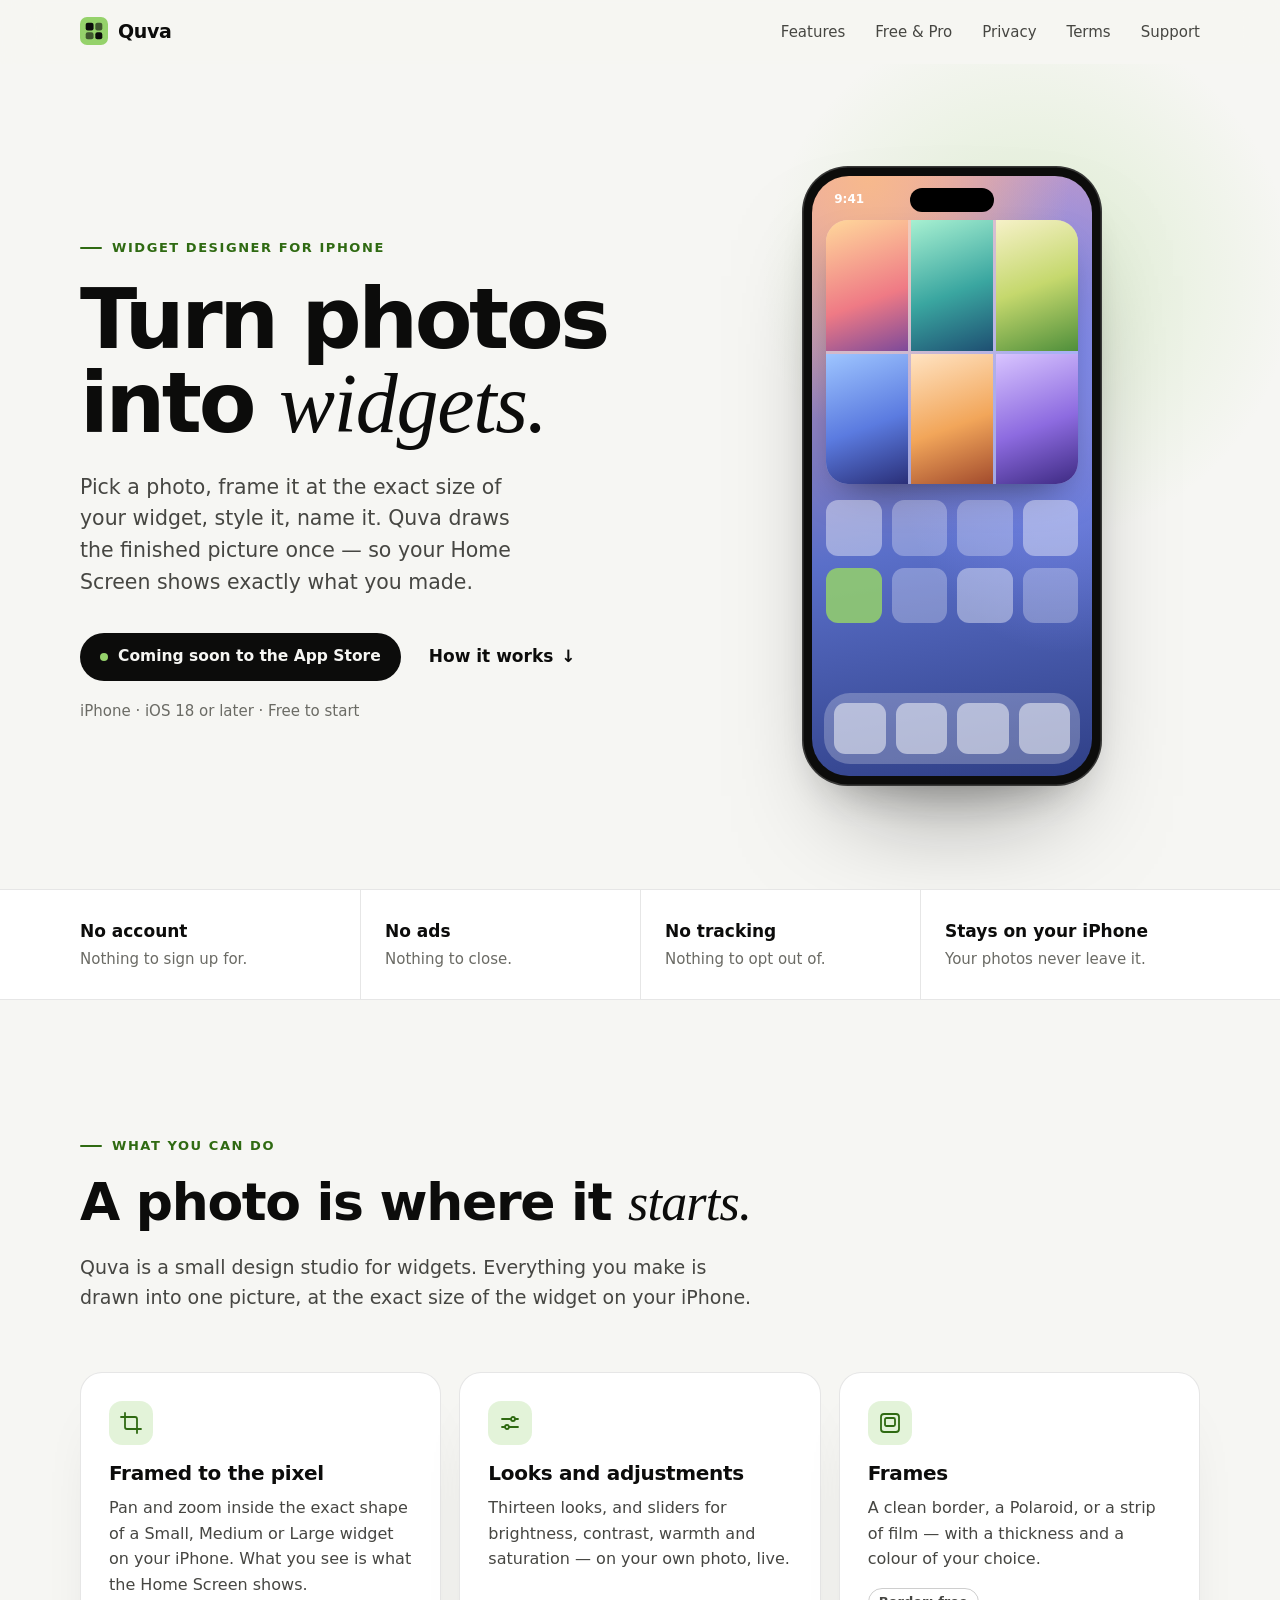
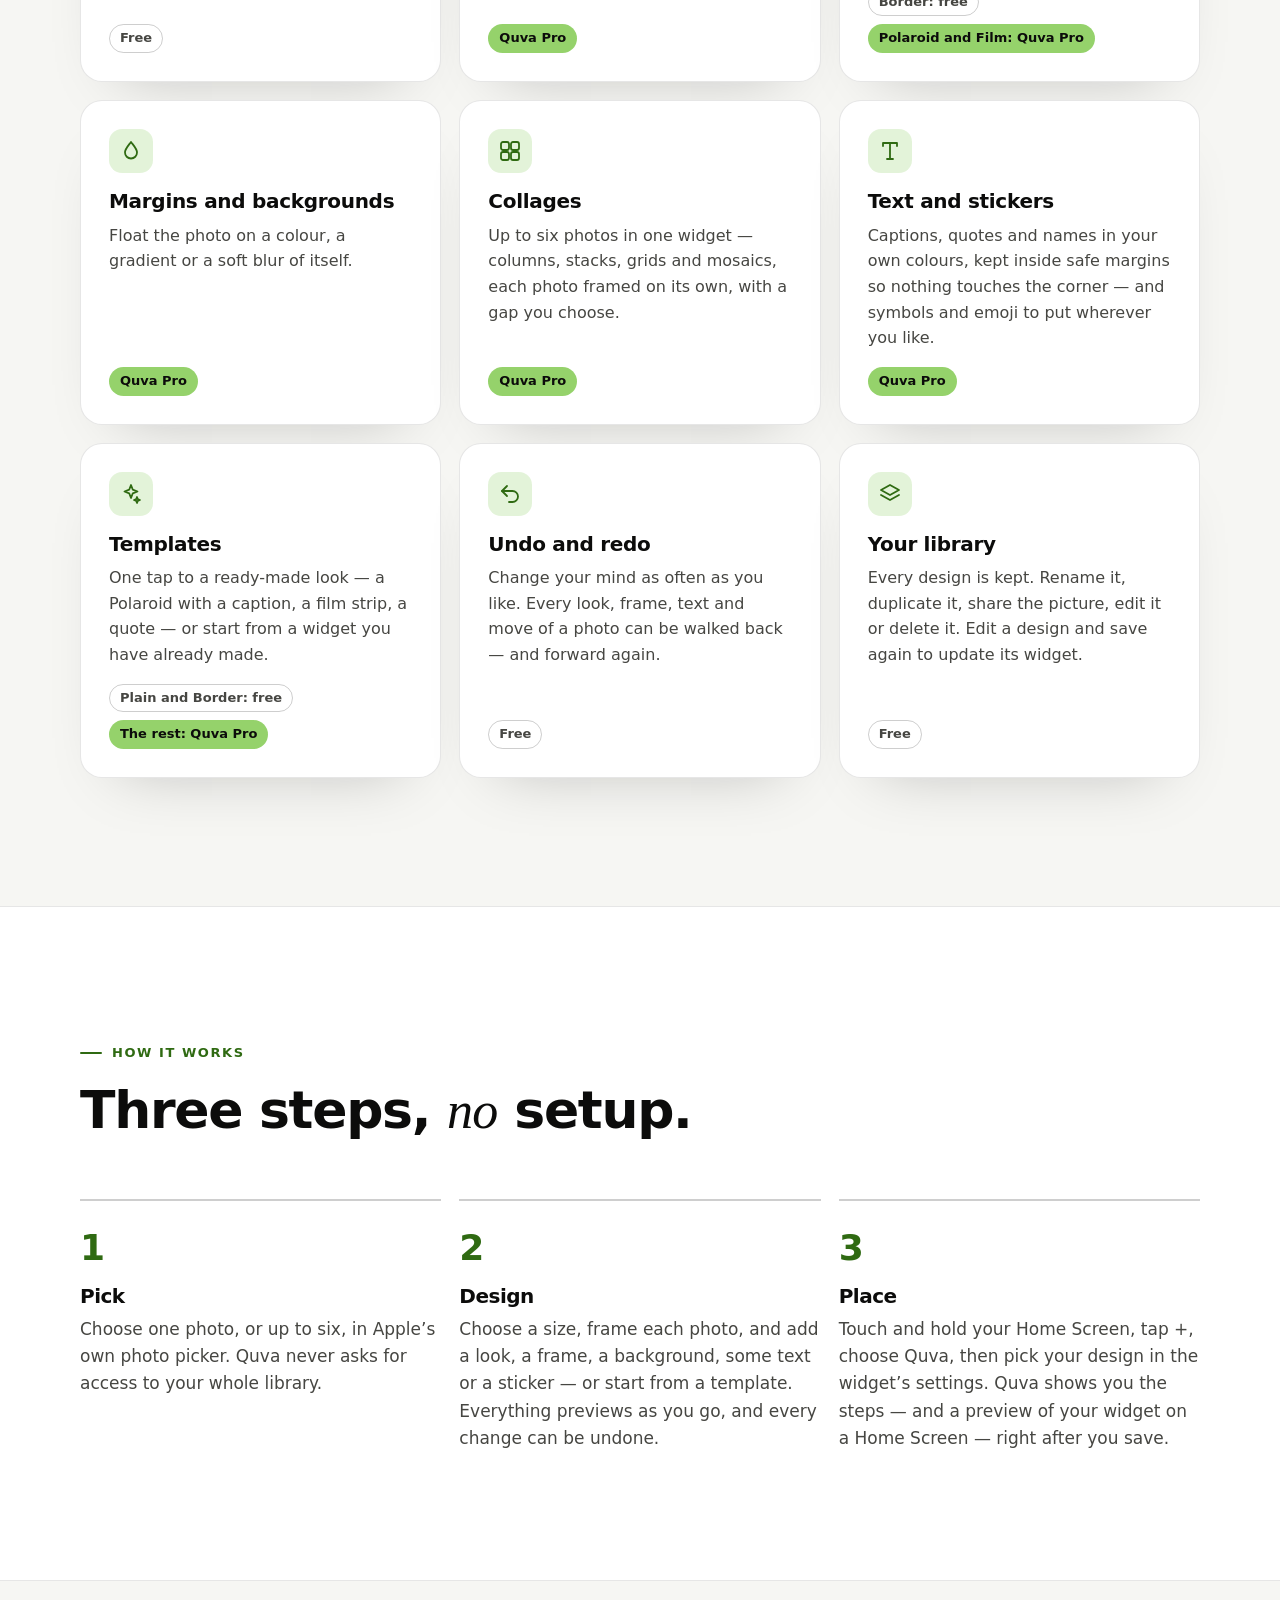
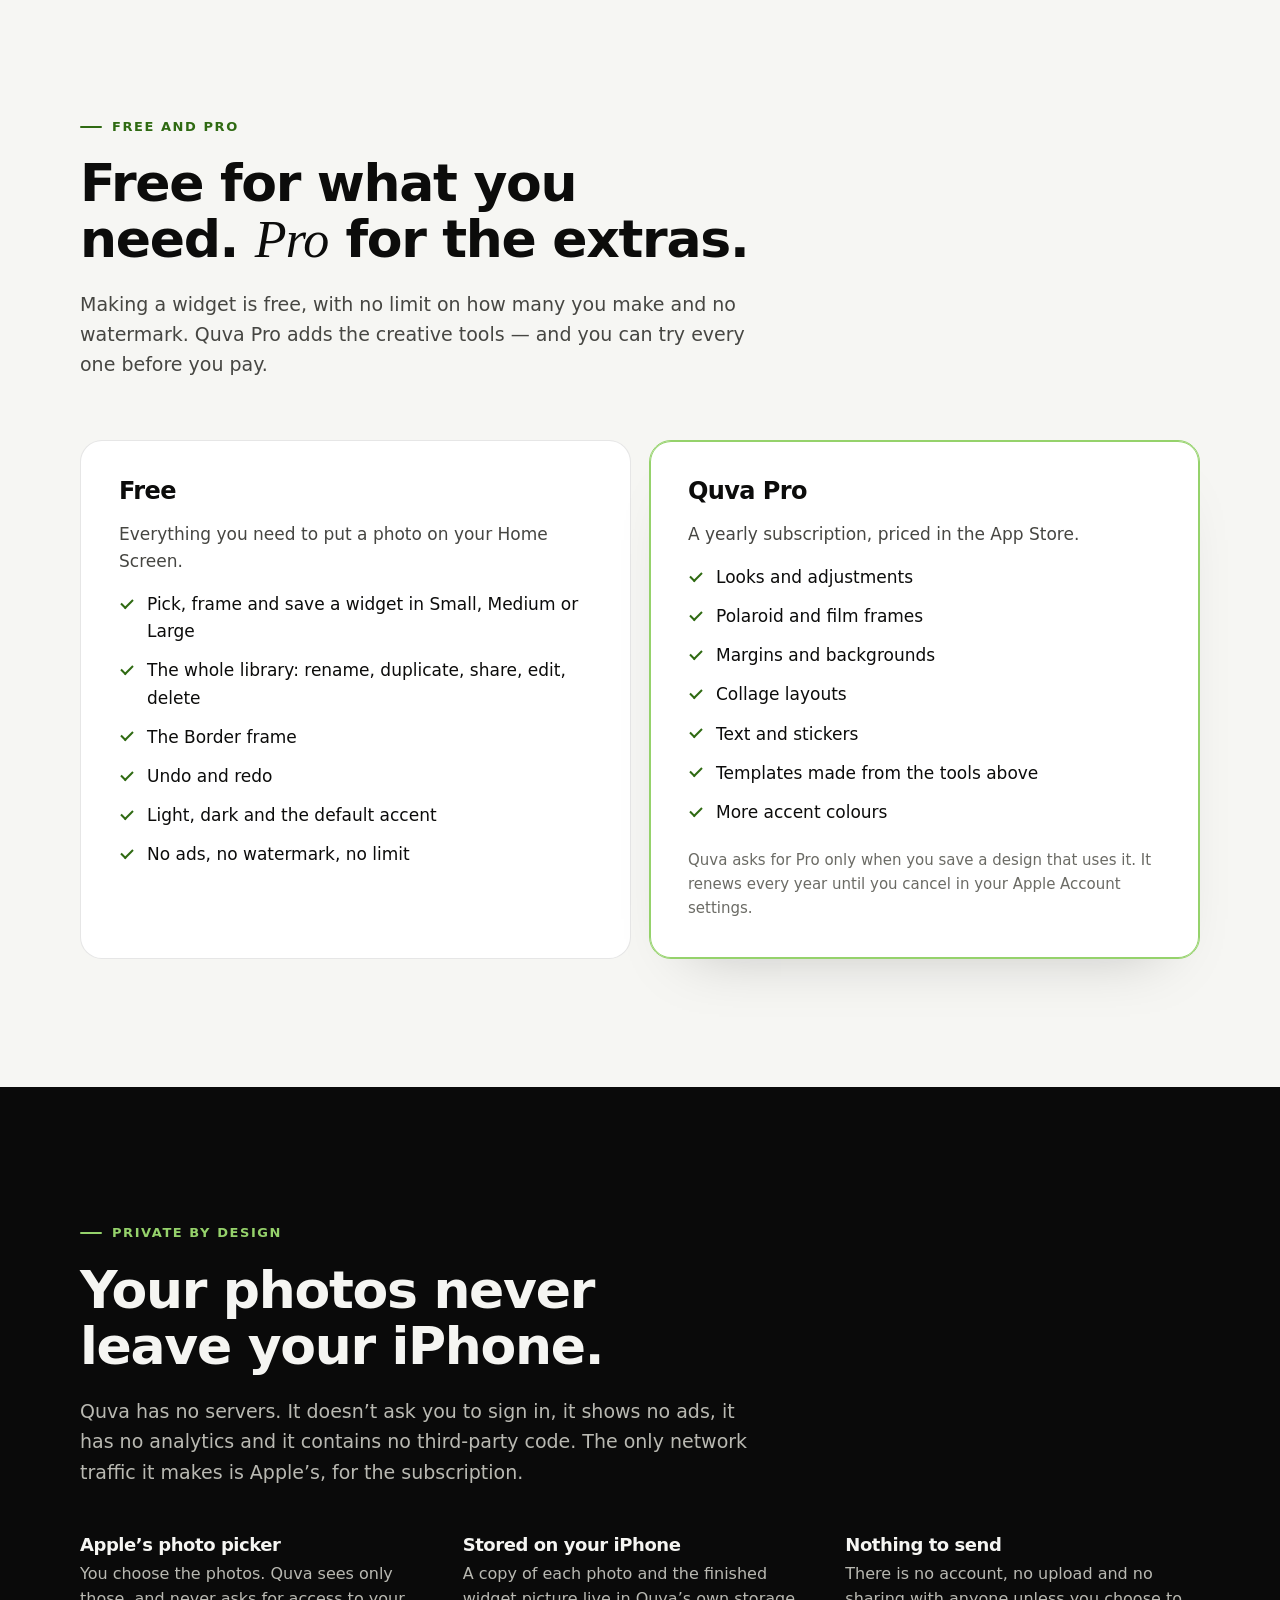
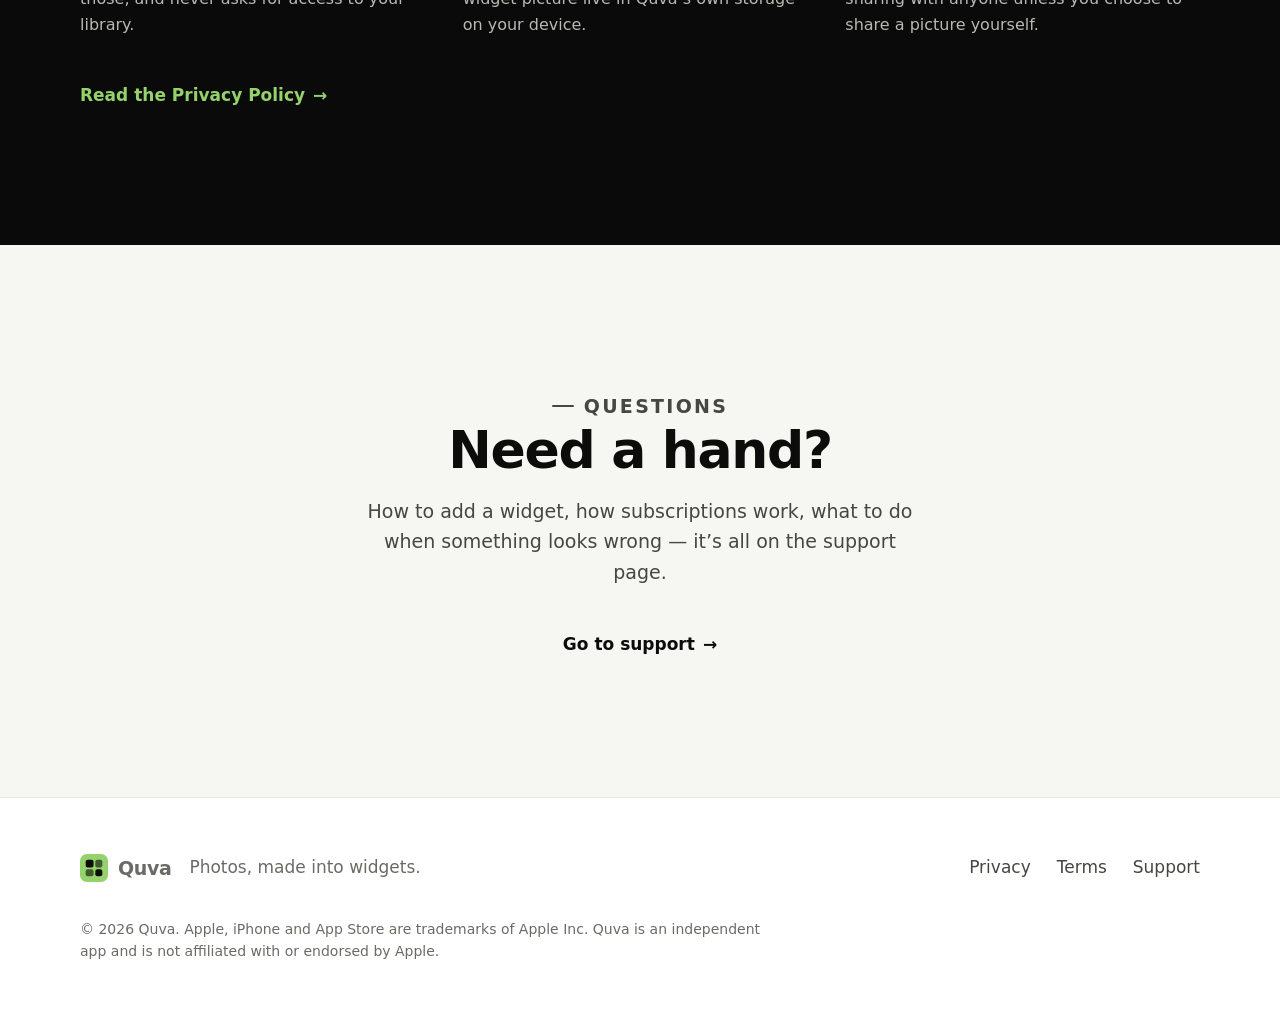
==== commit a17b50c7: "Remove unnecessary phrase from photo selection text" ====
--- a/index.html
+++ b/index.html
@@ -165,7 +165,7 @@
 <div class="steps" data-reveal>
 <div class="step">
 <h3>Pick</h3>
-<p>Choose one photo, or up to six, in Apple’s own photo picker — or try one of the sample photos. Quva never asks for access to your whole library.</p>
+<p>Choose one photo, or up to six, in Apple’s own photo picker. Quva never asks for access to your whole library.</p>
 </div>
 <div class="step">
 <h3>Design</h3>
--- a/assets/css/styles.css
+++ b/assets/css/styles.css
@@ -0,0 +1,723 @@
+/* Quva — site styles. One file, no build step. Order: tokens, base, layout, components, sections, legal pages, print. */
+
+/* ───────────────────────────── Tokens ───────────────────────────── */
+
+:root {
+  color-scheme: light dark;
+
+  --font-sans: -apple-system, BlinkMacSystemFont, "SF Pro Text", system-ui, "Segoe UI", Roboto, "Helvetica Neue", Arial, sans-serif;
+  --font-display: -apple-system, BlinkMacSystemFont, "SF Pro Display", system-ui, "Segoe UI", Roboto, "Helvetica Neue", Arial, sans-serif;
+  --font-serif: "New York", ui-serif, "Iowan Old Style", "Palatino Linotype", Palatino, Georgia, serif;
+  --font-rounded: ui-rounded, "SF Pro Rounded", -apple-system, BlinkMacSystemFont, system-ui, sans-serif;
+
+  --bg: #f6f6f3;
+  --bg-glass: rgba(246, 246, 243, 0.78);
+  --surface: #ffffff;
+  --surface-2: #eeeeea;
+  --ink: #0c0c0b;
+  --ink-2: #464642;
+  --ink-3: #6b6b65;
+  --line: rgba(12, 12, 11, 0.1);
+  --line-strong: rgba(12, 12, 11, 0.2);
+  --accent: #95d26b;
+  --accent-ink: #2f6a12;
+  --accent-soft: rgba(149, 210, 107, 0.26);
+  --on-accent: #0c0c0b;
+  --focus-ring: #2f6a12;
+  --shadow-device: 0 60px 110px -50px rgba(12, 12, 11, 0.5), 0 24px 48px -28px rgba(12, 12, 11, 0.35);
+  --shadow-card: 0 1px 0 rgba(255, 255, 255, 0.7) inset, 0 30px 60px -40px rgba(12, 12, 11, 0.25);
+
+  --phone-frame: #0c0c0b;
+  --phone-edge: rgba(255, 255, 255, 0.18);
+
+  --nav-h: 64px;
+  --gutter: clamp(20px, 5vw, 48px);
+  --max: 1120px;
+  --section-y: clamp(72px, 10vw, 132px);
+  --radius: 22px;
+  --radius-sm: 14px;
+  --ease: cubic-bezier(0.2, 0.7, 0.2, 1);
+}
+
+@media (prefers-color-scheme: dark) {
+  :root {
+    --bg: #0a0a0a;
+    --bg-glass: rgba(10, 10, 10, 0.74);
+    --surface: #131312;
+    --surface-2: #1b1b19;
+    --ink: #f5f5f2;
+    --ink-2: #b9b9b2;
+    --ink-3: #8a8a83;
+    --line: rgba(255, 255, 255, 0.09);
+    --line-strong: rgba(255, 255, 255, 0.18);
+    --accent-ink: #95d26b;
+    --accent-soft: rgba(149, 210, 107, 0.15);
+    --focus-ring: #95d26b;
+    --shadow-device: 0 70px 120px -50px rgba(0, 0, 0, 0.95), 0 0 0 1px rgba(255, 255, 255, 0.04);
+    --shadow-card: 0 1px 0 rgba(255, 255, 255, 0.04) inset;
+
+    --phone-frame: #1b1b19;
+    --phone-edge: rgba(255, 255, 255, 0.24);
+  }
+}
+
+/* ───────────────────────────── Base ───────────────────────────── */
+
+*,
+*::before,
+*::after {
+  box-sizing: border-box;
+}
+
+html {
+  -webkit-text-size-adjust: 100%;
+  text-size-adjust: 100%;
+  scroll-behavior: smooth;
+  scroll-padding-top: calc(var(--nav-h) + 16px);
+}
+
+body {
+  margin: 0;
+  min-height: 100vh;
+  background: var(--bg);
+  color: var(--ink);
+  font-family: var(--font-sans);
+  font-size: 1.0625rem;
+  line-height: 1.6;
+  -webkit-font-smoothing: antialiased;
+  -moz-osx-font-smoothing: grayscale;
+  text-rendering: optimizeLegibility;
+}
+
+h1, h2, h3, p, ul, ol, dl, dd, figure, blockquote { margin: 0; }
+ul, ol { padding: 0; list-style: none; }
+a { color: inherit; text-decoration: none; }
+svg { display: block; }
+
+::selection { background: var(--accent); color: var(--on-accent); }
+
+:focus-visible {
+  outline: 2px solid var(--focus-ring);
+  outline-offset: 3px;
+  border-radius: 6px;
+}
+
+.skip {
+  position: absolute;
+  left: 16px;
+  top: -80px;
+  z-index: 100;
+  padding: 10px 16px;
+  border-radius: 999px;
+  background: var(--ink);
+  color: var(--bg);
+  font-size: 0.9375rem;
+  font-weight: 600;
+  transition: top 0.2s var(--ease);
+}
+.skip:focus { top: 12px; }
+
+.container {
+  width: 100%;
+  max-width: calc(var(--max) + var(--gutter) * 2);
+  margin: 0 auto;
+  padding: 0 var(--gutter);
+}
+
+h1, h2, h3 {
+  font-family: var(--font-display);
+  font-weight: 700;
+  letter-spacing: -0.025em;
+  line-height: 1.08;
+  text-wrap: balance;
+}
+
+.serif {
+  font-family: var(--font-serif);
+  font-style: italic;
+  font-weight: 500;
+  letter-spacing: -0.015em;
+}
+
+.eyebrow {
+  display: inline-flex;
+  align-items: center;
+  gap: 10px;
+  margin-bottom: 18px;
+  font-size: 0.8125rem;
+  font-weight: 650;
+  letter-spacing: 0.12em;
+  text-transform: uppercase;
+  color: var(--accent-ink);
+}
+.eyebrow::before {
+  content: "";
+  width: 22px;
+  height: 2px;
+  border-radius: 2px;
+  background: currentColor;
+}
+
+.lede {
+  font-size: clamp(1.1875rem, 1.6vw, 1.375rem);
+  line-height: 1.55;
+  color: var(--ink-2);
+  text-wrap: pretty;
+}
+
+.muted { color: var(--ink-3); }
+
+/* ───────────────────────────── Header ───────────────────────────── */
+
+.site-header {
+  position: sticky;
+  top: 0;
+  z-index: 50;
+  height: var(--nav-h);
+  background: var(--bg-glass);
+  -webkit-backdrop-filter: saturate(180%) blur(18px);
+  backdrop-filter: saturate(180%) blur(18px);
+  border-bottom: 1px solid transparent;
+  transition: border-color 0.25s var(--ease);
+}
+.site-header.is-scrolled { border-bottom-color: var(--line); }
+
+.nav {
+  height: 100%;
+  display: flex;
+  align-items: center;
+  justify-content: space-between;
+  gap: 20px;
+}
+
+.brand {
+  display: inline-flex;
+  align-items: center;
+  gap: 10px;
+  font-family: var(--font-rounded);
+  font-size: 1.1875rem;
+  font-weight: 700;
+  letter-spacing: -0.02em;
+}
+.brand__mark { width: 28px; height: 28px; }
+
+.nav__links { display: flex; align-items: center; gap: clamp(14px, 2.4vw, 30px); }
+.nav__links a {
+  position: relative;
+  padding: 8px 0;
+  font-size: 0.9375rem;
+  font-weight: 500;
+  color: var(--ink-2);
+  transition: color 0.2s var(--ease);
+}
+.nav__links a:hover,
+.nav__links a[aria-current="page"] { color: var(--ink); }
+.nav__links a[aria-current="page"]::after {
+  content: "";
+  position: absolute;
+  left: 0;
+  right: 0;
+  bottom: 2px;
+  height: 2px;
+  border-radius: 2px;
+  background: var(--accent);
+}
+
+@media (max-width: 560px) {
+  .hide-xs { display: none; }
+}
+
+/* ───────────────────────────── Components ───────────────────────────── */
+
+.badge {
+  display: inline-flex;
+  align-items: center;
+  gap: 10px;
+  min-height: 48px;
+  padding: 0 20px;
+  border-radius: 999px;
+  background: var(--ink);
+  color: var(--bg);
+  font-size: 0.9688rem;
+  font-weight: 600;
+}
+.badge__dot {
+  width: 8px;
+  height: 8px;
+  border-radius: 50%;
+  background: var(--accent);
+}
+
+.link-arrow {
+  display: inline-flex;
+  align-items: center;
+  gap: 8px;
+  min-height: 48px;
+  font-weight: 600;
+  color: var(--ink);
+}
+.link-arrow span { transition: transform 0.25s var(--ease); }
+.link-arrow:hover span { transform: translateY(2px); }
+.link-arrow--right:hover span { transform: translateX(3px); }
+
+.js [data-reveal] {
+  opacity: 0;
+  transform: translateY(18px);
+  transition: opacity 0.7s var(--ease), transform 0.7s var(--ease);
+}
+.js [data-reveal].is-visible {
+  opacity: 1;
+  transform: none;
+}
+
+@media (prefers-reduced-motion: reduce) {
+  html { scroll-behavior: auto; }
+  .js [data-reveal] { opacity: 1; transform: none; transition: none; }
+  .link-arrow span { transition: none; }
+}
+
+/* ───────────────────────────── Hero ───────────────────────────── */
+
+.hero {
+  position: relative;
+  overflow: clip;
+  padding: clamp(48px, 8vw, 104px) 0 clamp(56px, 8vw, 112px);
+}
+.hero::before {
+  content: "";
+  position: absolute;
+  inset: -20% -10% auto auto;
+  width: 60vw;
+  max-width: 760px;
+  aspect-ratio: 1;
+  background: radial-gradient(closest-side, var(--accent-soft), transparent 70%);
+  pointer-events: none;
+}
+
+.hero__grid {
+  position: relative;
+  display: grid;
+  grid-template-columns: minmax(0, 1.05fr) minmax(0, 0.95fr);
+  align-items: center;
+  gap: clamp(32px, 6vw, 80px);
+}
+
+.hero h1 {
+  font-size: clamp(2.75rem, 7vw, 5.25rem);
+  letter-spacing: -0.04em;
+  line-height: 1;
+}
+.hero h1 .w { display: inline-block; }
+.hero .lede { max-width: 34ch; margin-top: 26px; }
+
+.hero__cta {
+  display: flex;
+  flex-wrap: wrap;
+  align-items: center;
+  gap: 8px 28px;
+  margin-top: 34px;
+}
+.hero__note { margin-top: 18px; font-size: 0.9375rem; color: var(--ink-3); }
+
+.hero__visual { display: flex; justify-content: center; }
+
+@media (max-width: 880px) {
+  .hero__grid { grid-template-columns: minmax(0, 1fr); }
+}
+
+@media (prefers-reduced-motion: no-preference) {
+  .js .hero h1 .w {
+    opacity: 0;
+    transform: translateY(0.4em);
+    animation: rise 0.8s var(--ease) forwards;
+    animation-delay: calc(var(--i, 0) * 90ms + 80ms);
+  }
+  @keyframes rise { to { opacity: 1; transform: none; } }
+}
+
+/* The Home Screen illustration: drawn in CSS, no image. */
+
+.phone {
+  position: relative;
+  width: min(100%, 300px);
+  aspect-ratio: 9 / 18.6;
+  padding: 10px;
+  border-radius: 46px;
+  background: var(--phone-frame);
+  box-shadow: var(--shadow-device), inset 0 0 0 1.5px var(--phone-edge);
+}
+.phone__screen {
+  position: relative;
+  height: 100%;
+  overflow: hidden;
+  border-radius: 37px;
+  padding: 44px 14px 14px;
+  background:
+    radial-gradient(120% 70% at 20% 0%, #f7b98c 0%, transparent 60%),
+    radial-gradient(110% 80% at 90% 30%, #7f8cf0 0%, transparent 62%),
+    linear-gradient(170deg, #e9a3b8, #5a6fc9 60%, #2f3f86);
+  color: #fff;
+}
+.phone__island {
+  position: absolute;
+  top: 12px;
+  left: 50%;
+  width: 84px;
+  height: 24px;
+  border-radius: 999px;
+  background: #000;
+  transform: translateX(-50%);
+}
+.phone__status {
+  position: absolute;
+  top: 14px;
+  left: 22px;
+  right: 22px;
+  display: flex;
+  justify-content: space-between;
+  font-size: 0.75rem;
+  font-weight: 650;
+}
+
+.hs-widget {
+  aspect-ratio: 338 / 354;
+  padding: 0;
+  border-radius: 22px;
+  overflow: hidden;
+  display: grid;
+  grid-template-columns: repeat(3, minmax(0, 1fr));
+  grid-template-rows: repeat(2, minmax(0, 1fr));
+  gap: 3px;
+  background: rgba(255, 255, 255, 0.32);
+  box-shadow: 0 18px 40px -18px rgba(0, 0, 0, 0.55);
+}
+.hs-widget i { display: block; }
+.hs-widget i:nth-child(1) { background: linear-gradient(160deg, #ffd89b, #ef7a85 60%, #7d4a9a); }
+.hs-widget i:nth-child(2) { background: linear-gradient(160deg, #a7f0d1, #3aa6a0 55%, #1e4f72); }
+.hs-widget i:nth-child(3) { background: linear-gradient(160deg, #f6f1c8, #c5d86d 50%, #4f8f3b); }
+.hs-widget i:nth-child(4) { background: linear-gradient(160deg, #9ec5ff, #5b7be0 55%, #2a2f78); }
+.hs-widget i:nth-child(5) { background: linear-gradient(160deg, #ffe3c2, #f2a65a 55%, #a24b2d); }
+.hs-widget i:nth-child(6) { background: linear-gradient(160deg, #d8c4ff, #8d6be0 55%, #3d2a82); }
+
+.hs-icons {
+  display: grid;
+  grid-template-columns: repeat(4, 1fr);
+  gap: 12px 10px;
+  margin-top: 16px;
+}
+.hs-icons i {
+  display: block;
+  aspect-ratio: 1;
+  border-radius: 22%;
+  background: rgba(255, 255, 255, 0.28);
+}
+.hs-icons i:nth-child(3n + 1) { background: rgba(255, 255, 255, 0.4); }
+.hs-icons i:nth-child(5n) { background: rgba(149, 210, 107, 0.85); }
+
+.hs-dock {
+  position: absolute;
+  left: 12px;
+  right: 12px;
+  bottom: 12px;
+  display: grid;
+  grid-template-columns: repeat(4, 1fr);
+  gap: 10px;
+  padding: 10px;
+  border-radius: 26px;
+  background: rgba(255, 255, 255, 0.24);
+}
+.hs-dock i { display: block; aspect-ratio: 1; border-radius: 22%; background: rgba(255, 255, 255, 0.5); }
+
+/* ───────────────────────────── Strip ───────────────────────────── */
+
+.strip {
+  border-block: 1px solid var(--line);
+  background: var(--surface);
+}
+.strip__list {
+  display: grid;
+  grid-template-columns: repeat(4, minmax(0, 1fr));
+}
+.strip__item {
+  padding: 28px 24px;
+  font-size: 0.9375rem;
+  color: var(--ink-3);
+  border-left: 1px solid var(--line);
+}
+.strip__item:first-child { border-left: 0; padding-left: 0; }
+.strip__item strong {
+  display: block;
+  margin-bottom: 2px;
+  font-size: 1.0625rem;
+  color: var(--ink);
+}
+@media (max-width: 820px) {
+  .strip__list { grid-template-columns: repeat(2, minmax(0, 1fr)); }
+  .strip__item:nth-child(3) { border-left: 0; padding-left: 0; }
+  .strip__item:nth-child(n + 3) { border-top: 1px solid var(--line); }
+}
+@media (max-width: 420px) {
+  .strip__list { grid-template-columns: minmax(0, 1fr); }
+  .strip__item { border-left: 0; padding-left: 0; }
+  .strip__item:nth-child(n + 2) { border-top: 1px solid var(--line); }
+}
+
+/* ───────────────────────────── Sections ───────────────────────────── */
+
+.section { padding: var(--section-y) 0; }
+.section--alt { background: var(--surface); border-block: 1px solid var(--line); }
+
+.section__head { max-width: 680px; margin-bottom: clamp(36px, 5vw, 60px); }
+.section__head h2 { font-size: clamp(2rem, 4.6vw, 3.25rem); }
+.section__head p:not(.eyebrow) { margin-top: 20px; font-size: 1.1875rem; color: var(--ink-2); text-wrap: pretty; }
+
+.features {
+  display: grid;
+  grid-template-columns: repeat(3, minmax(0, 1fr));
+  gap: 18px;
+}
+.feature {
+  display: flex;
+  flex-direction: column;
+  gap: 10px;
+  padding: 28px;
+  border-radius: var(--radius);
+  background: var(--surface);
+  border: 1px solid var(--line);
+  box-shadow: var(--shadow-card);
+}
+.section--alt .feature { background: var(--bg); }
+.feature__icon {
+  display: grid;
+  place-items: center;
+  width: 44px;
+  height: 44px;
+  margin-bottom: 8px;
+  border-radius: 13px;
+  background: var(--accent-soft);
+  color: var(--accent-ink);
+}
+.feature__icon svg { width: 24px; height: 24px; fill: none; stroke: currentColor; stroke-width: 1.8; stroke-linecap: round; stroke-linejoin: round; }
+.feature h3 { font-size: 1.25rem; letter-spacing: -0.015em; }
+.feature p { color: var(--ink-2); font-size: 1rem; }
+.feature__tags { display: flex; flex-wrap: wrap; gap: 8px; margin-top: auto; padding-top: 6px; }
+.feature__tag {
+  padding: 3px 10px;
+  border-radius: 999px;
+  border: 1px solid var(--line-strong);
+  font-size: 0.8125rem;
+  font-weight: 600;
+  color: var(--ink-2);
+}
+.feature__tag--pro { border-color: transparent; background: var(--accent); color: var(--on-accent); }
+
+@media (max-width: 960px) { .features { grid-template-columns: repeat(2, minmax(0, 1fr)); } }
+@media (max-width: 600px) { .features { grid-template-columns: minmax(0, 1fr); } }
+
+.steps { display: grid; grid-template-columns: repeat(3, minmax(0, 1fr)); gap: 18px; counter-reset: step; }
+.step { counter-increment: step; padding-top: 18px; border-top: 2px solid var(--line-strong); }
+.step::before {
+  content: counter(step);
+  display: block;
+  margin-bottom: 10px;
+  font-family: var(--font-rounded);
+  font-size: 2.25rem;
+  font-weight: 700;
+  color: var(--accent-ink);
+}
+.step h3 { font-size: 1.25rem; margin-bottom: 8px; }
+.step p { color: var(--ink-2); }
+@media (max-width: 760px) { .steps { grid-template-columns: minmax(0, 1fr); } }
+
+.tiers { display: grid; grid-template-columns: repeat(2, minmax(0, 1fr)); gap: 18px; align-items: stretch; }
+.tier {
+  display: flex;
+  flex-direction: column;
+  gap: 16px;
+  padding: clamp(26px, 3vw, 38px);
+  border-radius: var(--radius);
+  background: var(--surface);
+  border: 1px solid var(--line);
+}
+.tier--pro { border-color: var(--accent); box-shadow: 0 0 0 1px var(--accent) inset, var(--shadow-card); }
+.tier__name { font-size: 1.5rem; }
+.tier__lead { color: var(--ink-2); }
+.tier__list { display: grid; gap: 12px; }
+.tier__list li { position: relative; padding-left: 28px; color: var(--ink); }
+.tier__list li::before {
+  content: "";
+  position: absolute;
+  left: 2px;
+  top: 0.45em;
+  width: 12px;
+  height: 7px;
+  border-left: 2.4px solid var(--accent-ink);
+  border-bottom: 2.4px solid var(--accent-ink);
+  transform: rotate(-45deg);
+}
+.tier__foot { margin-top: auto; padding-top: 6px; font-size: 0.9375rem; color: var(--ink-3); }
+@media (max-width: 760px) { .tiers { grid-template-columns: minmax(0, 1fr); } }
+
+.night { background: #0a0a0a; color: #f5f5f2; padding: var(--section-y) 0; }
+.night .eyebrow { color: #95d26b; }
+.night h2 { font-size: clamp(2rem, 4.6vw, 3.25rem); max-width: 18ch; }
+.night__lede { max-width: 56ch; margin-top: 22px; font-size: 1.1875rem; color: #b9b9b2; text-wrap: pretty; }
+.night__grid { display: grid; grid-template-columns: repeat(3, minmax(0, 1fr)); gap: 28px; margin-top: 48px; }
+.night__grid h3 { font-size: 1.125rem; margin-bottom: 6px; }
+.night__grid p { color: #b9b9b2; font-size: 1rem; }
+.night__link { display: inline-flex; margin-top: 36px; min-height: 44px; align-items: center; gap: 8px; font-weight: 600; color: #95d26b; }
+.night :focus-visible { outline-color: #95d26b; }
+@media (max-width: 760px) { .night__grid { grid-template-columns: minmax(0, 1fr); } }
+
+.closing { text-align: center; }
+.closing h2 { font-size: clamp(2rem, 4.6vw, 3.25rem); }
+.closing p { margin: 18px auto 0; max-width: 46ch; color: var(--ink-2); font-size: 1.1875rem; }
+.closing .hero__cta { justify-content: center; }
+
+/* ───────────────────────────── Support ───────────────────────────── */
+
+.page-head { padding: clamp(48px, 7vw, 88px) 0 clamp(28px, 4vw, 48px); }
+.page-head h1 { font-size: clamp(2.25rem, 5.4vw, 3.75rem); }
+.page-head .lede { margin-top: 20px; max-width: 46ch; }
+
+.support { display: grid; gap: clamp(48px, 6vw, 80px); padding-bottom: var(--section-y); }
+.support h2 { font-size: clamp(1.5rem, 3vw, 2rem); margin-bottom: 18px; }
+.support__steps { display: grid; gap: 14px; counter-reset: s; max-width: 62ch; }
+.support__steps li { counter-increment: s; position: relative; padding-left: 44px; color: var(--ink-2); }
+.support__steps li::before {
+  content: counter(s);
+  position: absolute;
+  left: 0;
+  top: 0;
+  display: grid;
+  place-items: center;
+  width: 30px;
+  height: 30px;
+  border-radius: 50%;
+  background: var(--accent-soft);
+  color: var(--accent-ink);
+  font-weight: 700;
+  font-size: 0.9375rem;
+}
+
+.contact-card {
+  display: flex;
+  flex-wrap: wrap;
+  align-items: center;
+  justify-content: space-between;
+  gap: 16px;
+  padding: 26px 28px;
+  border-radius: var(--radius);
+  background: var(--surface);
+  border: 1px solid var(--line);
+}
+.contact-card a { font-weight: 650; color: var(--accent-ink); }
+
+.faq { display: grid; gap: 10px; max-width: 760px; }
+.faq details {
+  border-radius: var(--radius-sm);
+  background: var(--surface);
+  border: 1px solid var(--line);
+}
+.faq summary {
+  cursor: pointer;
+  list-style: none;
+  padding: 18px 22px;
+  min-height: 56px;
+  font-weight: 600;
+  display: flex;
+  align-items: center;
+  justify-content: space-between;
+  gap: 16px;
+}
+.faq summary::-webkit-details-marker { display: none; }
+.faq summary::after {
+  content: "";
+  flex: none;
+  width: 9px;
+  height: 9px;
+  border-right: 2px solid var(--ink-3);
+  border-bottom: 2px solid var(--ink-3);
+  transform: rotate(45deg);
+  transition: transform 0.2s var(--ease);
+}
+.faq details[open] summary::after { transform: rotate(-135deg); }
+.faq details p { padding: 0 22px 20px; color: var(--ink-2); }
+
+/* ───────────────────────────── Legal pages ───────────────────────────── */
+
+.legal { padding: clamp(40px, 6vw, 80px) 0 var(--section-y); }
+.legal__grid { display: grid; grid-template-columns: 220px minmax(0, 1fr); gap: clamp(32px, 6vw, 80px); align-items: start; }
+
+.legal__toc { position: sticky; top: calc(var(--nav-h) + 24px); font-size: 0.9375rem; }
+.legal__toc p { margin-bottom: 12px; font-size: 0.8125rem; font-weight: 650; letter-spacing: 0.1em; text-transform: uppercase; color: var(--ink-3); }
+.legal__toc ol { display: grid; gap: 2px; counter-reset: toc; }
+.legal__toc li { counter-increment: toc; }
+.legal__toc a {
+  display: block;
+  padding: 6px 0 6px 14px;
+  border-left: 2px solid var(--line);
+  color: var(--ink-3);
+  transition: color 0.2s var(--ease), border-color 0.2s var(--ease);
+}
+.legal__toc a:hover { color: var(--ink); }
+.legal__toc a.is-active { color: var(--ink); border-left-color: var(--accent); font-weight: 600; }
+
+.legal__head h1 { font-size: clamp(2.25rem, 5vw, 3.5rem); }
+.legal__meta { margin-top: 14px; color: var(--ink-3); font-size: 0.9375rem; }
+
+.callout {
+  margin-top: 32px;
+  padding: 24px 28px;
+  border-radius: var(--radius);
+  background: var(--accent-soft);
+  border: 1px solid var(--accent);
+}
+.callout h2 { font-size: 1.125rem; margin-bottom: 12px; }
+.callout ul { display: grid; gap: 8px; }
+.callout li { position: relative; padding-left: 20px; }
+.callout li::before { content: ""; position: absolute; left: 2px; top: 0.7em; width: 7px; height: 7px; border-radius: 50%; background: var(--accent-ink); }
+
+.prose { margin-top: clamp(32px, 5vw, 56px); max-width: 72ch; }
+.prose section { padding-top: 12px; margin-top: 36px; }
+.prose section:first-child { margin-top: 0; }
+.prose h2 { font-size: 1.625rem; margin-bottom: 14px; }
+.prose h3 { font-size: 1.125rem; margin: 24px 0 8px; letter-spacing: -0.01em; }
+.prose p + p, .prose p + ul, .prose ul + p, .prose p + .table-wrap, .prose .table-wrap + p { margin-top: 14px; }
+.prose ul { display: grid; gap: 8px; margin-top: 14px; padding-left: 0; }
+.prose ul li { position: relative; padding-left: 22px; }
+.prose ul li::before { content: ""; position: absolute; left: 4px; top: 0.72em; width: 6px; height: 6px; border-radius: 50%; background: var(--ink-3); }
+.prose a { color: var(--accent-ink); text-decoration: underline; text-decoration-thickness: 1px; text-underline-offset: 3px; }
+.prose a:hover { text-decoration-thickness: 2px; }
+
+.table-wrap { overflow-x: auto; border: 1px solid var(--line); border-radius: var(--radius-sm); background: var(--surface); }
+.table-wrap table { width: 100%; border-collapse: collapse; font-size: 0.9688rem; }
+.table-wrap th, .table-wrap td { padding: 14px 18px; text-align: left; vertical-align: top; border-bottom: 1px solid var(--line); }
+.table-wrap th { font-size: 0.8125rem; letter-spacing: 0.08em; text-transform: uppercase; color: var(--ink-3); }
+.table-wrap tr:last-child td { border-bottom: 0; }
+.table-wrap td:first-child { font-weight: 600; white-space: nowrap; }
+
+@media (max-width: 880px) {
+  .legal__grid { grid-template-columns: minmax(0, 1fr); }
+  .legal__toc { display: none; }
+}
+
+/* ───────────────────────────── Footer ───────────────────────────── */
+
+.site-footer { padding: 48px 0 56px; border-top: 1px solid var(--line); background: var(--surface); }
+.footer__grid { display: flex; flex-wrap: wrap; align-items: center; justify-content: space-between; gap: 18px 32px; }
+.footer__brand { display: flex; flex-wrap: wrap; align-items: center; gap: 10px 18px; color: var(--ink-3); }
+.footer__links { display: flex; flex-wrap: wrap; gap: 8px 26px; }
+.footer__links a { min-height: 44px; display: inline-flex; align-items: center; color: var(--ink-2); font-weight: 500; }
+.footer__links a:hover { color: var(--ink); }
+.footer__legal { margin-top: 28px; max-width: 78ch; font-size: 0.875rem; color: var(--ink-3); }
+
+/* ───────────────────────────── Print ───────────────────────────── */
+
+@media print {
+  .site-header, .legal__toc, .hero__visual, .skip, .site-footer .footer__links { display: none !important; }
+  body { background: #fff; color: #000; font-size: 11pt; }
+  .legal__grid { display: block; }
+  .prose { max-width: none; }
+  a { color: inherit; text-decoration: underline; }
+}
